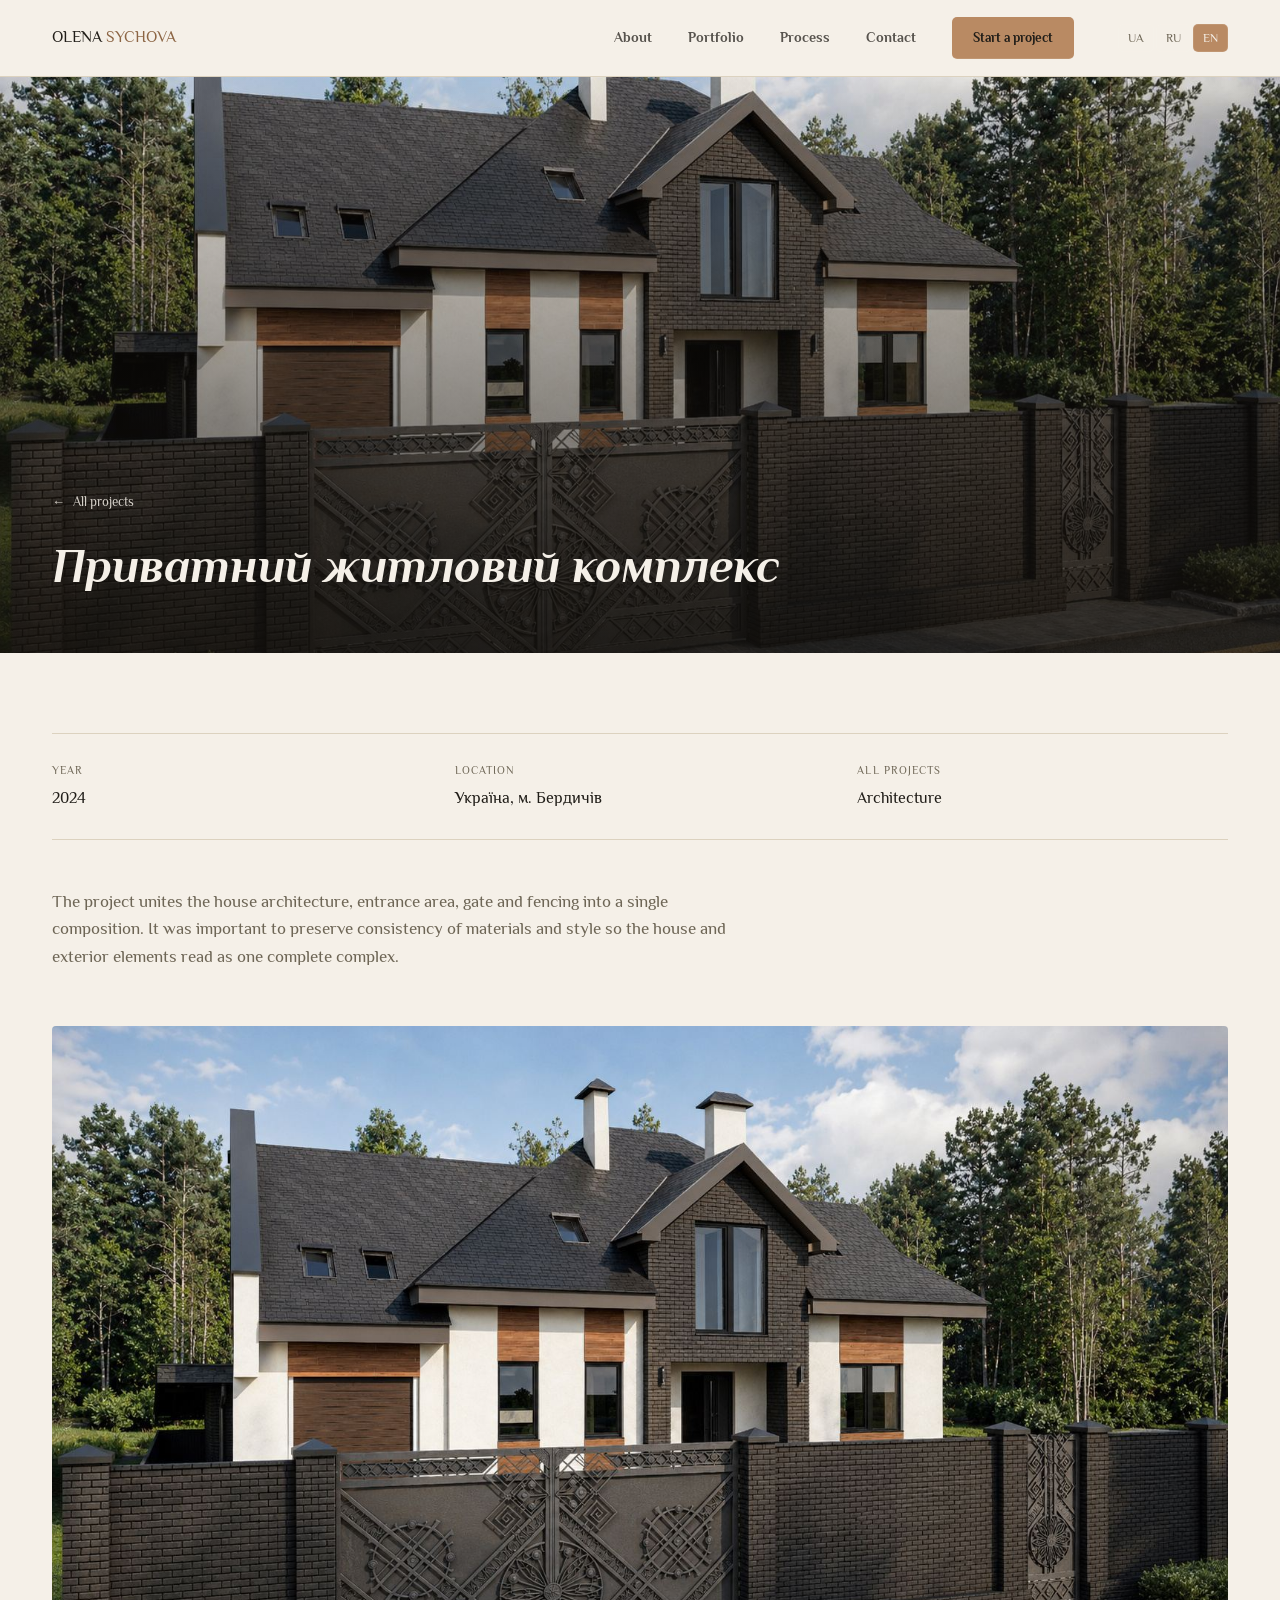
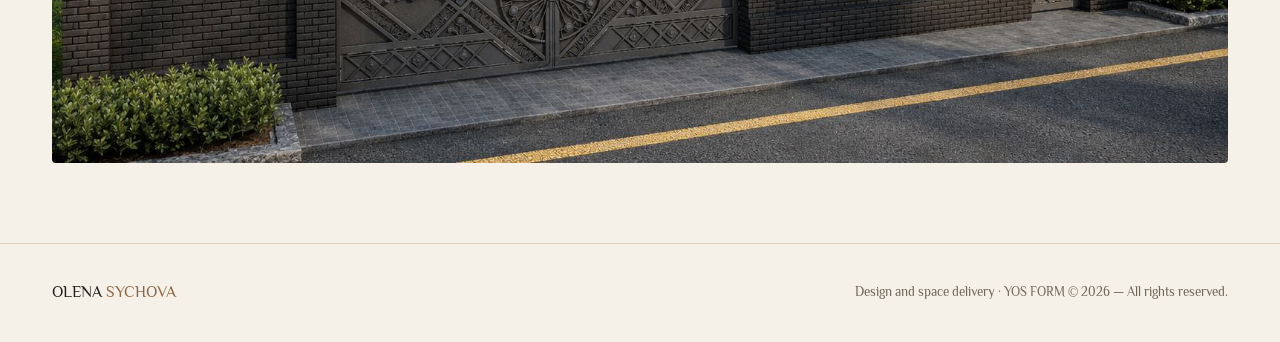
==== project.html @ f586c5ab "first commit" ====
<!DOCTYPE html>
<html lang="uk" data-i18n-title="meta.title">
<head>
<meta charset="UTF-8">
<meta name="viewport" content="width=device-width, initial-scale=1.0">
<title>Project — Olena Sychova</title>
<link rel="stylesheet" href="css/styles.css">
</head>
<body>

<header class="site-header">
  <div class="wrap">
    <a href="index.html" class="logo">OLENA <span>SYCHOVA</span></a>
    <nav class="main-nav">
      <a href="index.html#about" data-i18n="nav.about">Про мене</a>
      <a href="index.html#portfolio" data-i18n="nav.portfolio">Портфоліо</a>
      <a href="index.html#process" data-i18n="nav.process">Процес роботи</a>
      <a href="index.html#contact" data-i18n="nav.contact">Контакти</a>
      <a href="index.html#contact" class="nav-cta" data-i18n="nav.cta">Обговорити проєкт</a>
      <div class="lang-switch">
        <button data-lang="uk">UA</button>
        <button data-lang="ru">RU</button>
        <button data-lang="en">EN</button>
      </div>
    </nav>
    <button class="nav-toggle" aria-label="Menu">☰</button>
  </div>
</header>

<section class="project-hero">
  <img id="project-cover" src="" alt="">
  <div class="wrap">
    <a href="index.html#portfolio" class="back-link">← <span data-i18n="project.back">Усі проєкти</span></a>
    <h1 class="project-title" id="project-title"></h1>
  </div>
</section>

<section class="project-body">
  <div class="wrap">
    <dl class="project-meta-row">
      <div>
        <dt data-i18n="project.year">Рік</dt>
        <dd id="project-year"></dd>
      </div>
      <div>
        <dt data-i18n="project.location">Локація</dt>
        <dd id="project-location"></dd>
      </div>
      <div>
        <dt data-i18n="portfolio.filter_all">Категорія</dt>
        <dd id="project-category"></dd>
      </div>
    </dl>

    <p class="project-description" id="project-description"></p>

    <div class="project-gallery" id="project-gallery"></div>
  </div>
</section>

<footer>
  <div class="wrap">
    <span class="logo">OLENA <span>SYCHOVA</span></span>
    <p><span data-i18n="footer.made_with">Дизайн та реалізація простору</span> · YOS FORM © 2026 — <span data-i18n="footer.rights">Усі права захищені.</span></p>
  </div>
</footer>

<script src="js/i18n.js"></script>
<script src="js/project.js"></script>
</body>
</html>
---- css/styles.css ----
@import url('https://fonts.googleapis.com/css2?family=Philosopher:ital,wght@0,400;0,700;1,400;1,700&display=swap');

:root {
  --bg: #F5F0E8;
  --bg-deep: #23201B;
  --surface: #ECE4D6;
  --surface-line: #DCD2BF;
  --text: #211E19;
  --text-muted: #6E6656;
  --text-inverse: #F5F0E8;
  --accent: #3E4A3B;
  --accent-light: #7C8B77;
  --clay: #B98A63;
  --clay-deep: #8C6544;
  --radius: 5px;
  --radius-lg: 4px;
  --font-display: 'Philosopher', serif;
  --font-sans: 'Philosopher', sans-serif;
  --font-body: 'Philosopher', sans-serif;
  --maxw: 1240px;
}

* {
  box-sizing: border-box;
  margin: 0;
  padding: 0;
}

html {
  scroll-behavior: smooth;
}

body {
  background: var(--bg);
  color: var(--text);
  font-family: var(--font-body);
  font-size: 16px;
  line-height: 1.6;
  -webkit-font-smoothing: antialiased;
}

img {
  max-width: 100%;
  display: block;
}

a {
  color: inherit;
  text-decoration: none;
}

.wrap {
  max-width: var(--maxw);
  margin: 0 auto;
  padding: 0 32px;
}

.eyebrow {
  font-family: var(--font-sans);
  font-size: 12px;
  letter-spacing: 0.14em;
  text-transform: uppercase;
  color: var(--clay-deep);
  font-weight: 500;
  display: inline-flex;
  align-items: center;
  gap: 10px;
}

.eyebrow::before {
  content: "";
  width: 20px;
  height: 1px;
  background: var(--clay-deep);
  display: inline-block;
}

/* ===== Header ===== */

.site-header {
  position: sticky;
  top: 0;
  z-index: 40;
  background: rgba(245, 240, 232, 0.9);
  backdrop-filter: blur(8px);
  border-bottom: 1px solid var(--surface-line);
}

.site-header .wrap {
  display: flex;
  align-items: center;
  justify-content: space-between;
  height: 76px;
}

.logo img{
  height: 40px;
}

.logo span {
  color: var(--clay-deep);
}

nav.main-nav {
  display: flex;
  align-items: center;
  gap: 36px;
}

nav.main-nav a {
  font-family: var(--font-sans);
  font-size: 14px;
  font-weight: 700;
  color: var(--text);
  opacity: 0.75;
  transition: 200ms;
  border-bottom: 1px solid rgba(245, 240, 232, 0.108); 
}

nav.main-nav a:hover {
  opacity: 1;
  border-bottom: 1px solid #B98A63;
  transition: 200ms;
}

.nav-cta {
  padding: 10px 20px;
  background: var(--clay);
  color: var(--text-inverse);
  border-radius: var(--radius);
  font-size: 13px !important;
  opacity: 1 !important;
  border: 1px solid #B98A63;
}
.nav-cta:hover{
  border: 1px solid #B98A63;
  background-color: rgba(245, 240, 232, 0);
  transition: 200ms;
}

.lang-switch {
  display: flex;
  gap: 2px;
  margin-left: 8px;
}

.lang-switch button {
  font-family: var(--font-sans);
  font-size: 12px;
  font-weight: 500;
  padding: 6px 9px;
  background: none;
  border: 1px solid rgba(245, 240, 232, 0.108);
  color: var(--text-muted);
  cursor: pointer;
  text-transform: uppercase;
  transition: 200ms;
  border-radius: 5px;
}

.lang-switch button.active {
  background: var(--clay);
  color: var(--text-inverse);
}

.lang-switch button:hover{
  border: 1px solid #B98A63;
  transition: 200ms;
}

.nav-toggle {
  display: none;
  background: none;
  border: 0;
  cursor: pointer;
}

/* ===== Hero ===== */
.hero {
  position: relative;
  min-height: 92vh;
  display: flex;
  align-items: flex-end;
  overflow: hidden;
}

.hero-media {
  position: absolute;
  inset: 0;
}

.hero-media img {
  width: 100%;
  height: 100%;
  object-fit: cover;
}

.hero-media::after {
  content: "";
  position: absolute;
  inset: 0;
  background: linear-gradient(0deg, rgba(20, 17, 13, 0.82) 0%, rgba(20, 17, 13, 0.35) 45%, rgba(20, 17, 13, 0.15) 100%);
}

.hero-content {
  position: relative;
  z-index: 2;
  color: var(--text-inverse);
  padding: 0 32px 72px;
  max-width: var(--maxw);
  margin: 0 auto;
  width: 100%;
}

.hero-content .eyebrow {
  color: #D9C2A6;
}

.hero-content .eyebrow::before {
  background: #D9C2A6;
}

.hero-title {
  font-family: var(--font-display);
  font-weight: 500;
  font-style: italic;
  font-size: clamp(34px, 5.2vw, 68px);
  line-height: 1.08;
  max-width: 820px;
  margin: 20px 0 24px;
  filter: drop-shadow(8px 8px 12px rgb(0, 0, 0));
}

.hero-subtitle {
  font-size: 17px;
  color: #E7DFD2;
  max-width: 480px;
  margin-bottom: 36px;
  filter: drop-shadow(2px 2px 4px rgb(0, 0, 0));
}

.hero-actions {
  display: flex;
  gap: 16px;
  flex-wrap: wrap;
}

.btn {
  font-family: var(--font-sans);
  font-size: 13px;
  font-weight: 500;
  letter-spacing: 0.03em;
  padding: 15px 28px;
  border-radius: var(--radius);
  cursor: pointer;
  border: 1px solid transparent;
  display: inline-flex;
  align-items: center;
  gap: 8px;
  transition: transform .2s, background .2s, color .2s;
}

.btn:hover {
  transform: translateY(-1px);
}

.btn-primary {
  background: var(--clay);
  color: #241a10;
}

.btn-primary:hover {
  background: #C99B72;
}

.btn-outline {
  border-color: rgba(245, 240, 232, 0.5);
  color: var(--text-inverse);
}

.btn-outline:hover {
  background: rgba(245, 240, 232, 0.12);
}

.btn-dark {
  background: var(--accent);
  color: var(--text-inverse);
}

.btn-dark:hover {
  background: #4C5A48;
}

/* ===== Section generic ===== */
section {
  padding: 120px 0;
}

.section-head {
  max-width: 640px;
  margin-bottom: 64px;
}

.section-title {
  font-family: var(--font-display);
  font-weight: 500;
  font-size: clamp(28px, 3.4vw, 44px);
  margin-top: 14px;
  line-height: 1.15;
}

.section-subtitle {
  color: var(--text-muted);
  margin-top: 16px;
  font-size: 16px;
  max-width: 520px;
}

/* ===== About ===== */
.about {
  background: var(--surface);
}

.about-grid {
  display: grid;
  grid-template-columns: 0.85fr 1.15fr;
  gap: 64px;
  align-items: center;
}

.about-media {
  position: relative;
  align-self: stretch;
}

.about-media img {
  border-radius: var(--radius-lg);
  width: 100%;
  height: 100%;
  object-fit: cover;
}

.about-media::before {
  content: "";
  position: absolute;
  top: -18px;
  left: -18px;
  right: 18px;
  bottom: 18px;
  border: 1px solid var(--clay);
  z-index: -1;
}

.pillars {
  display: flex;
  gap: 0;
  margin-top: 36px;
  border-top: 1px solid var(--surface-line);
}

.pillars span {
  font-family: var(--font-sans);
  font-size: 12px;
  letter-spacing: 0.1em;
  text-transform: uppercase;
  color: var(--text-muted);
  padding: 16px 24px 0 0;
}

.about-text p {
  margin-bottom: 18px;
  color: var(--text-muted);
  font-size: 16px;
  max-width: 560px;
}

.about-name {
  font-family: var(--font-display);
  font-size: 30px;
  margin-bottom: 2px;
}

.about-role {
  font-family: var(--font-sans);
  font-size: 13px;
  letter-spacing: 0.08em;
  text-transform: uppercase;
  color: var(--clay-deep);
  margin-bottom: 24px;
  display: block;
}

.stat-row {
  display: flex;
  gap: 48px;
  margin-top: 36px;
  flex-wrap: wrap;
}

.stat b {
  font-family: var(--font-display);
  font-size: 38px;
  font-weight: 500;
  display: block;
  color: var(--accent);
}

.stat span {
  font-size: 13px;
  color: var(--text-muted);
}

/* ===== Portfolio ===== */
.portfolio-header {
  display: flex;
  justify-content: space-between;
  align-items: flex-end;
  gap: 32px;
  flex-wrap: wrap;
  margin-bottom: 48px;
}

.filters {
  display: flex;
  gap: 10px;
  flex-wrap: wrap;
}

.filter-btn {
  font-family: var(--font-sans);
  font-size: 13px;
  font-weight: 500;
  padding: 10px 18px;
  border: 1px solid var(--surface-line);
  border-radius: var(--radius);
  background: transparent;
  color: var(--text-muted);
  cursor: pointer;
  transition: all .2s;
}

.filter-btn.active,
.filter-btn:hover {
  background: var(--accent);
  color: var(--text-inverse);
  border-color: var(--accent);
}

.project-grid {
  display: grid;
  grid-template-columns: repeat(3, 1fr);
  gap: 28px;
}

.project-card {
  display: block;
  position: relative;
  background: var(--surface);
  overflow: hidden;
  border-radius: var(--radius-lg);
}

.project-card .thumb {
  aspect-ratio: 4/3;
  overflow: hidden;
}

.project-card img {
  width: 100%;
  height: 100%;
  object-fit: cover;
  transition: transform .5s ease;
}

.project-card:hover img {
  transform: scale(1.06);
}

.project-card .card-body {
  padding: 20px 22px 26px;
}

.card-cat {
  font-family: var(--font-sans);
  font-size: 11px;
  letter-spacing: 0.1em;
  text-transform: uppercase;
  color: var(--clay-deep);
  margin-bottom: 8px;
  display: block;
}

.card-title {
  font-family: var(--font-display);
  font-size: 19px;
  line-height: 1.3;
  margin-bottom: 6px;
}

.card-meta {
  font-size: 13px;
  color: var(--text-muted);
}

.project-card[hidden] {
  display: none;
}

/* ===== Process ===== */
.process {
  background: var(--bg-deep);
  color: var(--text-inverse);
}

.process .eyebrow {
  color: #B8987C;
}

.process .eyebrow::before {
  background: #B8987C;
}

.process-list {
  border-top: 1px solid rgba(245, 240, 232, 0.15);
}

.process-item {
  display: grid;
  grid-template-columns: 70px 1fr;
  gap: 32px;
  padding: 32px 0;
  border-bottom: 1px solid rgba(245, 240, 232, 0.15);
}

.process-num {
  font-family: var(--font-display);
  font-style: italic;
  font-size: 26px;
  color: #B8987C;
}

.process-item h3 {
  font-family: var(--font-sans);
  font-size: 17px;
  font-weight: 500;
  margin-bottom: 8px;
}

.process-item p {
  color: #C9C1B2;
  font-size: 15px;
  max-width: 560px;
}

/* ===== Contact ===== */
.contact-grid {
  display: grid;
  grid-template-columns: 1fr 1fr;
  gap: 64px;
}

.contact-info dl {
  display: grid;
  grid-template-columns: auto 1fr;
  gap: 14px 20px;
  margin-top: 32px;
}

.contact-info dt {
  font-family: var(--font-sans);
  font-size: 12px;
  text-transform: uppercase;
  letter-spacing: 0.08em;
  color: var(--text-muted);
  align-self: center;
}

.contact-info dd {
  font-size: 16px;
}

.contact-form {
  display: flex;
  flex-direction: column;
  gap: 14px;
}

.contact-form input,
.contact-form textarea {
  font-family: var(--font-body);
  font-size: 15px;
  border: 1px solid var(--surface-line);
  background: var(--surface);
  padding: 14px 16px;
  border-radius: var(--radius);
  color: var(--text);
  width: 100%;
}

.contact-form textarea {
  min-height: 110px;
  resize: vertical;
}

.contact-form button {
  align-self: flex-start;
  border: none;
}

/* ===== Footer ===== */
footer {
  padding: 36px 0;
  border-top: 1px solid var(--surface-line);
}

footer .wrap {
  display: flex;
  justify-content: space-between;
  align-items: center;
  flex-wrap: wrap;
  gap: 12px;
}

footer p {
  font-size: 13px;
  color: var(--text-muted);
}

/* ===== Project detail page ===== */
.project-hero {
  position: relative;
  height: 64vh;
  min-height: 420px;
  overflow: hidden;
}

.project-hero img {
  position: absolute;
  inset: 0;
  width: 100%;
  height: 100%;
  object-fit: cover;
}

.project-hero .wrap {
  position: absolute;
  bottom: 0;
  left: 0;
  right: 0;
  padding-bottom: 48px;
  color: var(--text-inverse);
}

.project-hero::after {
  content: "";
  position: absolute;
  inset: 0;
  background: linear-gradient(0deg, rgba(20, 17, 13, 0.78), rgba(20, 17, 13, 0.05));
}

.back-link {
  position: relative;
  z-index: 2;
  font-family: var(--font-sans);
  font-size: 13px;
  display: inline-flex;
  align-items: center;
  gap: 8px;
  color: var(--text-inverse);
  opacity: .85;
}

.project-title {
  position: relative;
  z-index: 2;
  font-family: var(--font-display);
  font-style: italic;
  font-size: clamp(28px, 4vw, 48px);
  margin-top: 14px;
}

.project-body {
  padding: 80px 0;
}

.project-meta-row {
  display: grid;
  grid-template-columns: repeat(3, 1fr);
  gap: 32px;
  border-top: 1px solid var(--surface-line);
  border-bottom: 1px solid var(--surface-line);
  padding: 28px 0;
  margin-bottom: 48px;
}

.project-meta-row dt {
  font-family: var(--font-sans);
  font-size: 11px;
  text-transform: uppercase;
  letter-spacing: 0.1em;
  color: var(--text-muted);
  margin-bottom: 6px;
}

.project-meta-row dd {
  font-size: 16px;
}

.project-description {
  max-width: 680px;
  font-size: 17px;
  color: var(--text-muted);
  margin-bottom: 56px;
}

.project-gallery {
  display: grid;
  grid-template-columns: 1fr;
  gap: 20px;
}

.project-gallery img {
  border-radius: var(--radius-lg);
  width: 100%;
}

/* ===== Responsive ===== */
@media(max-width:960px) {

  .about-grid,
  .contact-grid {
    grid-template-columns: 1fr;
  }

  .project-grid {
    grid-template-columns: repeat(2, 1fr);
  }

  nav.main-nav {
    position: fixed;
    top: 76px;
    left: 0;
    right: 0;
    background: var(--bg);
    flex-direction: column;
    align-items: flex-start;
    padding: 24px 32px;
    border-bottom: 1px solid var(--surface-line);
    display: none;
    gap: 20px;
  }

  nav.main-nav.open {
    display: flex;
  }

  .nav-toggle {
    display: block;
  }
}

@media(max-width:640px) {
  section {
    padding: 80px 0;
  }

  .project-grid {
    grid-template-columns: 1fr;
  }

  .project-meta-row {
    grid-template-columns: 1fr;
    gap: 16px;
  }

  .wrap {
    padding: 0 20px;
  }
}
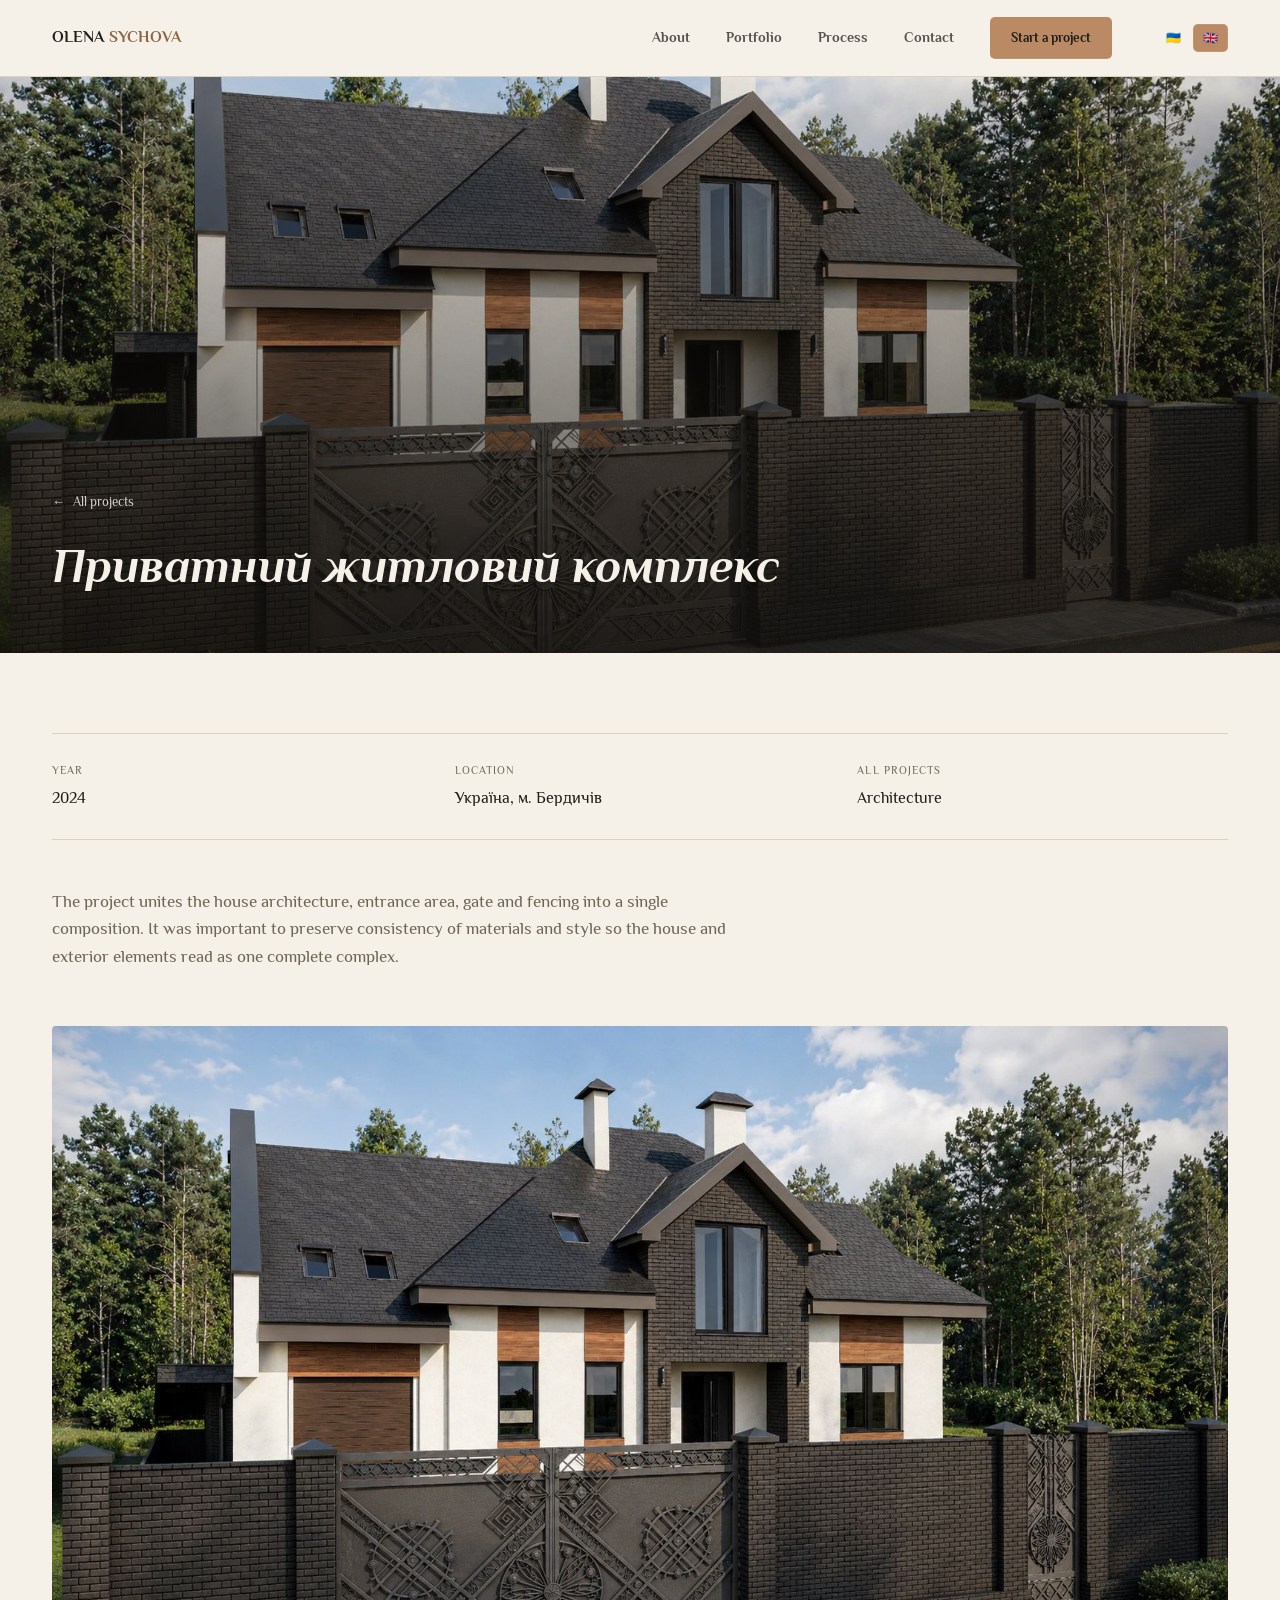
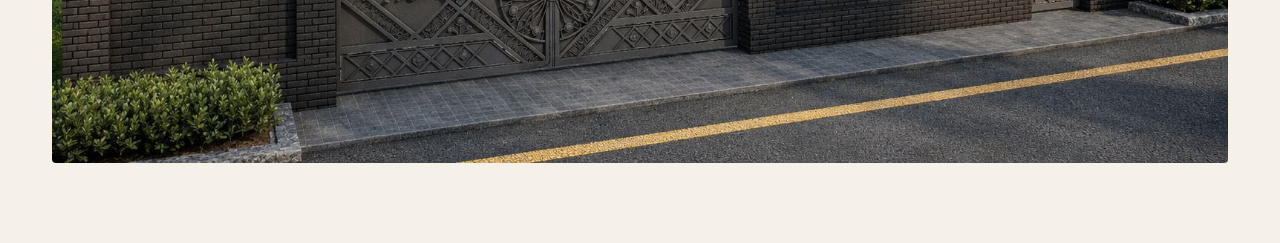
==== commit afbd990f: "push" ====
--- a/project.html
+++ b/project.html
@@ -18,9 +18,8 @@
       <a href="index.html#contact" data-i18n="nav.contact">Контакти</a>
       <a href="index.html#contact" class="nav-cta" data-i18n="nav.cta">Обговорити проєкт</a>
       <div class="lang-switch">
-        <button data-lang="uk">UA</button>
-        <button data-lang="ru">RU</button>
-        <button data-lang="en">EN</button>
+        <button data-lang="uk">🇺🇦</button>
+        <button data-lang="en">🇬🇧</button>
       </div>
     </nav>
     <button class="nav-toggle" aria-label="Menu">☰</button>
@@ -58,13 +57,6 @@
   </div>
 </section>
 
-<footer>
-  <div class="wrap">
-    <span class="logo">OLENA <span>SYCHOVA</span></span>
-    <p><span data-i18n="footer.made_with">Дизайн та реалізація простору</span> · YOS FORM © 2026 — <span data-i18n="footer.rights">Усі права захищені.</span></p>
-  </div>
-</footer>
-
 <script src="js/i18n.js"></script>
 <script src="js/project.js"></script>
 </body>
--- a/css/styles.css
+++ b/css/styles.css
@@ -1,5 +1,4 @@
-@import url('https://fonts.googleapis.com/css2?family=Philosopher:ital,wght@0,400;0,700;1,400;1,700&display=swap');
-
+@import url('https://fonts.googleapis.com/css2?family=Philosopher:ital,wght@0,400;0,700;1,400;1,700&family=Stack+Sans+Headline:wght@200..700&display=swap');
 :root {
   --bg: #F5F0E8;
   --bg-deep: #23201B;
@@ -67,14 +66,6 @@
   gap: 10px;
 }
 
-.eyebrow::before {
-  content: "";
-  width: 20px;
-  height: 1px;
-  background: var(--clay-deep);
-  display: inline-block;
-}
-
 /* ===== Header ===== */
 
 .site-header {
@@ -91,6 +82,13 @@
   align-items: center;
   justify-content: space-between;
   height: 76px;
+}
+.logo{
+  display: flex;
+  align-items: center;
+  justify-content: space-between;
+  gap: 5px;
+  font-weight: 700;
 }
 
 .logo img{
@@ -257,25 +255,33 @@
   display: inline-flex;
   align-items: center;
   gap: 8px;
-  transition: transform .2s, background .2s, color .2s;
+  transition: 200ms;
 }
 
 .btn:hover {
-  transform: translateY(-1px);
+  background-color: red;
+  transition: 200ms;
 }
 
 .btn-primary {
   background: var(--clay);
   color: #241a10;
+  font-weight: 700;
+  border-color: rgba(245, 240, 232, 0);
 }
 
 .btn-primary:hover {
-  background: #C99B72;
+  background: rgba(245, 240, 232, 0.12);
+  transition: 200ms;
+  color: var(--text-inverse);
+  border-color: rgba(245, 240, 232, 0.5);
+  transform: scale(1.05);
 }
 
 .btn-outline {
   border-color: rgba(245, 240, 232, 0.5);
   color: var(--text-inverse);
+  font-weight: 700;
 }
 
 .btn-outline:hover {
@@ -441,9 +447,9 @@
 
 .filter-btn.active,
 .filter-btn:hover {
-  background: var(--accent);
-  color: var(--text-inverse);
-  border-color: var(--accent);
+  background: var(--clay);
+  color: var(--text-inverse);
+  border-color: var(--clay-deep);
 }
 
 .project-grid {
@@ -458,6 +464,8 @@
   background: var(--surface);
   overflow: hidden;
   border-radius: var(--radius-lg);
+  transition: 200ms;
+  border: 1px solid var(--surface);
 }
 
 .project-card .thumb {
@@ -472,8 +480,10 @@
   transition: transform .5s ease;
 }
 
-.project-card:hover img {
-  transform: scale(1.06);
+.project-card:hover {
+  transform: scale(1.02);
+  transition: 200ms;
+  border: 1px solid var(--clay-deep);
 }
 
 .project-card .card-body {
@@ -507,56 +517,48 @@
 }
 
 /* ===== Process ===== */
-.process {
-  background: var(--bg-deep);
-  color: var(--text-inverse);
-}
-
-.process .eyebrow {
-  color: #B8987C;
-}
-
-.process .eyebrow::before {
-  background: #B8987C;
-}
-
-.process-list {
-  border-top: 1px solid rgba(245, 240, 232, 0.15);
-}
-
-.process-item {
-  display: grid;
-  grid-template-columns: 70px 1fr;
-  gap: 32px;
-  padding: 32px 0;
-  border-bottom: 1px solid rgba(245, 240, 232, 0.15);
-}
-
-.process-num {
-  font-family: var(--font-display);
-  font-style: italic;
-  font-size: 26px;
-  color: #B8987C;
-}
-
-.process-item h3 {
-  font-family: var(--font-sans);
-  font-size: 17px;
-  font-weight: 500;
-  margin-bottom: 8px;
-}
-
-.process-item p {
-  color: #C9C1B2;
-  font-size: 15px;
-  max-width: 560px;
-}
-
+
+.process{
+  width: 100%;
+  min-height: auto;
+  background-color: var(--surface);
+}
+.process-list{
+  width: 100%;
+  display: flex;
+  justify-content: space-between;
+  align-items: stretch;
+  gap: 20px;
+}
+.process-item{
+  flex: 1;
+  background-color: var(--bg);
+  border-radius: var(--radius);
+  padding: 24px 20px;
+  border: 1px solid var(--bg);
+  transition: transform 200ms ease, border-color 200ms ease, box-shadow 200ms ease;
+  display: flex;
+  flex-direction: column;
+}
+.process-item:hover{
+  border: 1px solid var(--clay-deep);
+  transform: scale(1.05);
+  transition: 200ms;
+}
+.process-content{
+  width: 100%;
+  height: 60%;
+  display: flex;
+  flex-direction: column;
+  justify-content: space-around;
+}
 /* ===== Contact ===== */
-.contact-grid {
-  display: grid;
-  grid-template-columns: 1fr 1fr;
-  gap: 64px;
+
+
+.contact-info{
+  display: flex;
+  flex-direction: column;
+  align-items: center;
 }
 
 .contact-info dl {
@@ -577,53 +579,6 @@
 
 .contact-info dd {
   font-size: 16px;
-}
-
-.contact-form {
-  display: flex;
-  flex-direction: column;
-  gap: 14px;
-}
-
-.contact-form input,
-.contact-form textarea {
-  font-family: var(--font-body);
-  font-size: 15px;
-  border: 1px solid var(--surface-line);
-  background: var(--surface);
-  padding: 14px 16px;
-  border-radius: var(--radius);
-  color: var(--text);
-  width: 100%;
-}
-
-.contact-form textarea {
-  min-height: 110px;
-  resize: vertical;
-}
-
-.contact-form button {
-  align-self: flex-start;
-  border: none;
-}
-
-/* ===== Footer ===== */
-footer {
-  padding: 36px 0;
-  border-top: 1px solid var(--surface-line);
-}
-
-footer .wrap {
-  display: flex;
-  justify-content: space-between;
-  align-items: center;
-  flex-wrap: wrap;
-  gap: 12px;
-}
-
-footer p {
-  font-size: 13px;
-  color: var(--text-muted);
 }
 
 /* ===== Project detail page ===== */
@@ -757,6 +712,19 @@
   .nav-toggle {
     display: block;
   }
+  .process-list {
+    flex-direction: column;
+    gap: 16px;
+  }
+
+  .process-item {
+    width: 100%;
+    padding: 20px 24px;
+  }
+
+  .process-item:hover {
+    transform: none;
+  }
 }
 
 @media(max-width:640px) {
@@ -776,4 +744,22 @@
   .wrap {
     padding: 0 20px;
   }
+  @media (max-width: 768px) {
+  .process-item {
+    grid-template-columns: 1fr;
+    gap: 16px;
+    padding: 28px 12px;
+  }
+
+  .process-num-wrap {
+    flex-direction: row;
+    align-items: baseline;
+    gap: 12px;
+  }
+
+  .process-item:hover {
+    transform: none;
+  }
+}
+
 }
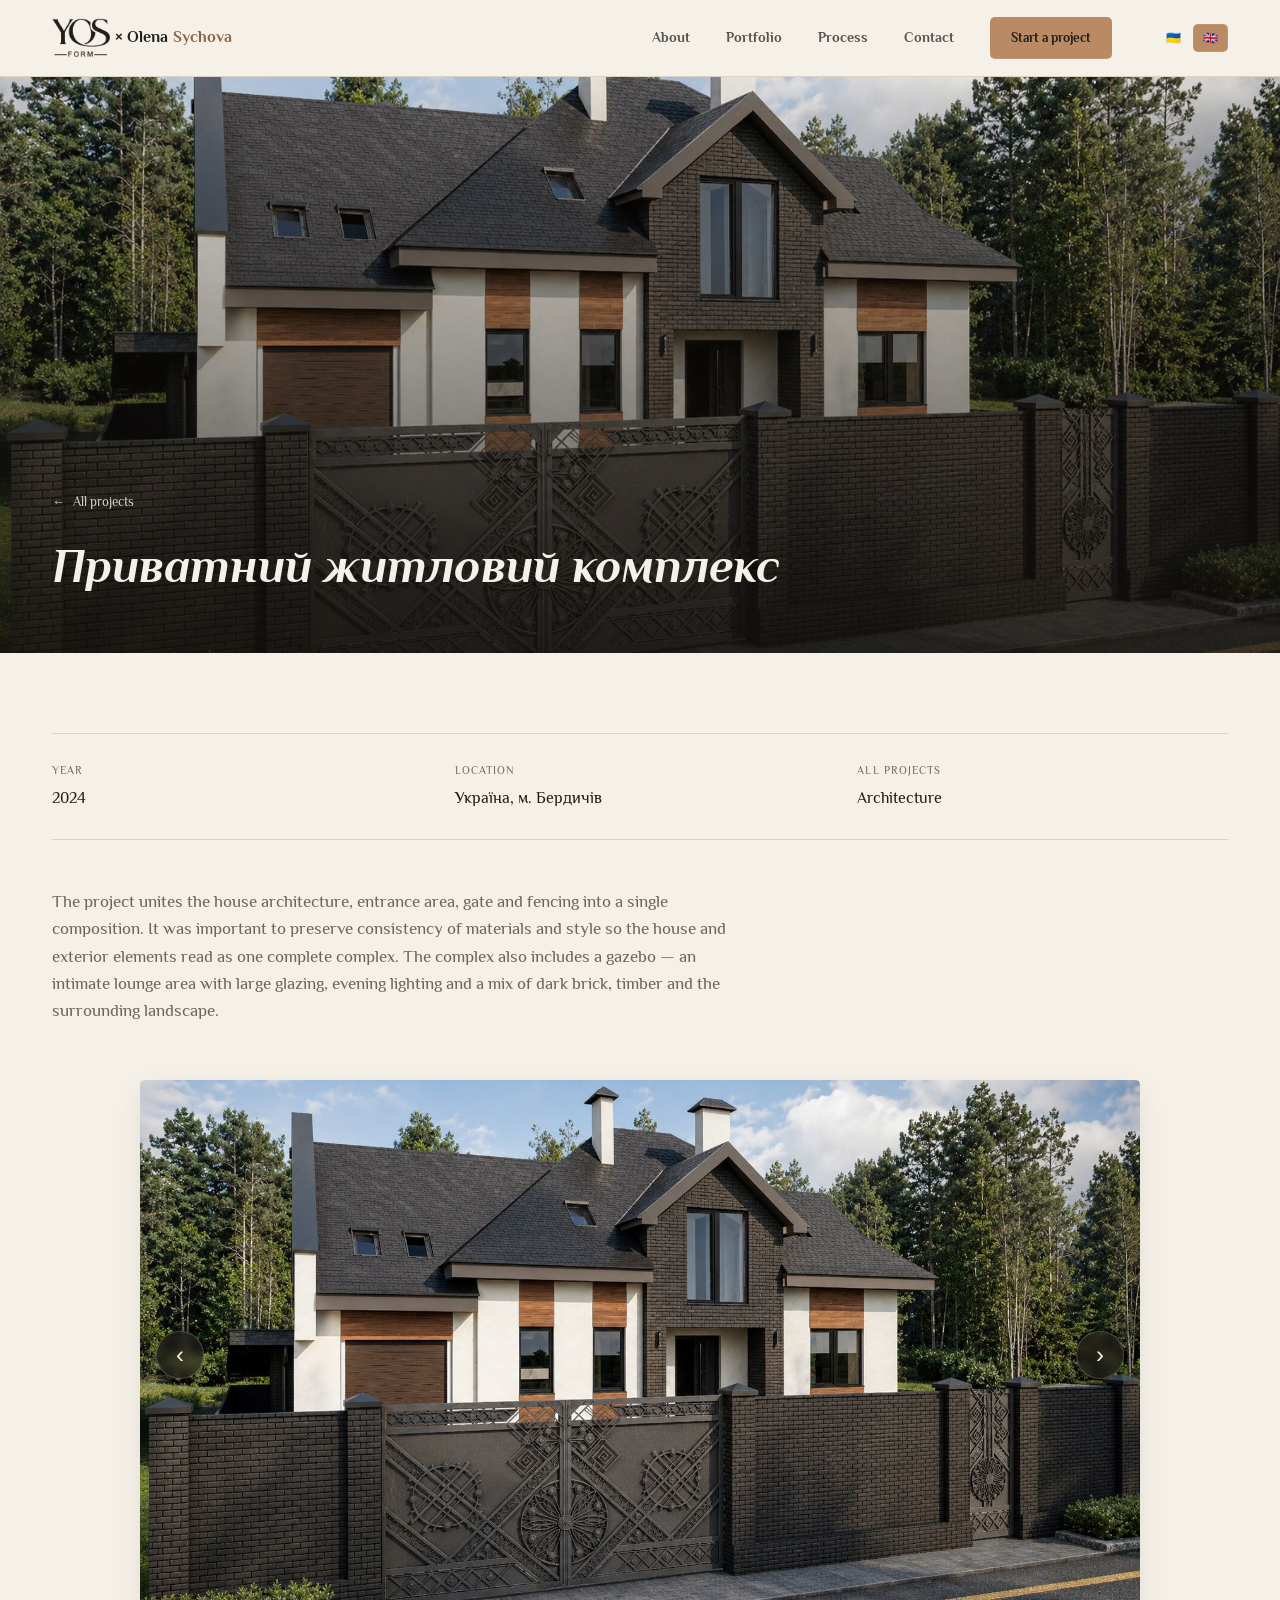
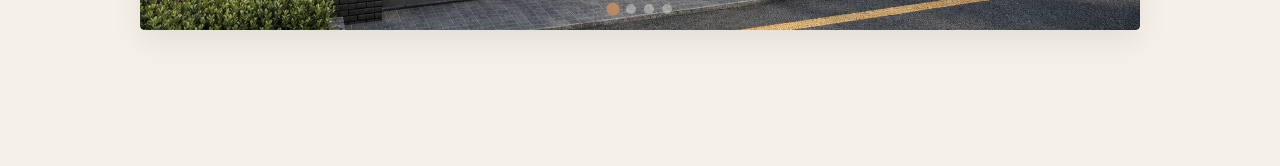
==== commit 9663b0ee: "carousel" ====
--- a/project.html
+++ b/project.html
@@ -1,63 +1,77 @@
 <!DOCTYPE html>
 <html lang="uk" data-i18n-title="meta.title">
+
 <head>
-<meta charset="UTF-8">
-<meta name="viewport" content="width=device-width, initial-scale=1.0">
-<title>Project — Olena Sychova</title>
-<link rel="stylesheet" href="css/styles.css">
+  <meta charset="UTF-8">
+  <meta name="viewport" content="width=device-width, initial-scale=1.0">
+  <title>Project — Olena Sychova</title>
+  <link rel="stylesheet" href="css/styles.css">
 </head>
+
 <body>
 
-<header class="site-header">
-  <div class="wrap">
-    <a href="index.html" class="logo">OLENA <span>SYCHOVA</span></a>
-    <nav class="main-nav">
-      <a href="index.html#about" data-i18n="nav.about">Про мене</a>
-      <a href="index.html#portfolio" data-i18n="nav.portfolio">Портфоліо</a>
-      <a href="index.html#process" data-i18n="nav.process">Процес роботи</a>
-      <a href="index.html#contact" data-i18n="nav.contact">Контакти</a>
-      <a href="index.html#contact" class="nav-cta" data-i18n="nav.cta">Обговорити проєкт</a>
-      <div class="lang-switch">
-        <button data-lang="uk">🇺🇦</button>
-        <button data-lang="en">🇬🇧</button>
+  <header class="site-header">
+    <div class="wrap">
+      <a href="index.html" class="logo"><img src="assets/img/Logo.png" alt="YOS"> × Olena <span>Sychova</span></a>
+      <nav class="main-nav">
+        <a href="index.html#about" data-i18n="nav.about">Про мене</a>
+        <a href="index.html#portfolio" data-i18n="nav.portfolio">Портфоліо</a>
+        <a href="index.html#process" data-i18n="nav.process">Процес роботи</a>
+        <a href="index.html#contact" data-i18n="nav.contact">Контакти</a>
+        <a href="index.html#contact" class="nav-cta" data-i18n="nav.cta">Обговорити проєкт</a>
+        <div class="lang-switch">
+          <button data-lang="uk">🇺🇦</button>
+          <button data-lang="en">🇬🇧</button>
+        </div>
+      </nav>
+      <button class="nav-toggle" aria-label="Menu">☰</button>
+    </div>
+  </header>
+
+  <section class="project-hero">
+    <img id="project-cover" src="" alt="">
+    <div class="wrap">
+      <a href="index.html#portfolio" class="back-link">← <span data-i18n="project.back">Усі проєкти</span></a>
+      <h1 class="project-title" id="project-title"></h1>
+    </div>
+  </section>
+
+  <section class="project-body">
+    <div class="wrap">
+      <dl class="project-meta-row">
+        <div>
+          <dt data-i18n="project.year">Рік</dt>
+          <dd id="project-year"></dd>
+        </div>
+        <div>
+          <dt data-i18n="project.location">Локація</dt>
+          <dd id="project-location"></dd>
+        </div>
+        <div>
+          <dt data-i18n="portfolio.filter_all">Категорія</dt>
+          <dd id="project-category"></dd>
+        </div>
+      </dl>
+
+      <p class="project-description" id="project-description"></p>
+
+      <div class="carousel" id="project-carousel">
+        <div class="carousel-track-container">
+          <div class="carousel-track" id="project-gallery">
+          </div>
+        </div>
+        <button class="carousel-btn btn-prev" aria-label="Предыдущий слайд">‹</button>
+        <button class="carousel-btn btn-next" aria-label="Следующий слайд">›</button>
+        <div class="carousel-dots" id="carousel-dots"></div>
       </div>
-    </nav>
-    <button class="nav-toggle" aria-label="Menu">☰</button>
+    </div>
+  </section>
+  <div class="lightbox" id="lightbox">
+    <span class="lightbox-close" id="lightbox-close">&times;</span>
+    <img class="lightbox-content" id="lightbox-img" alt="Увеличенное фото">
   </div>
-</header>
+  <script src="js/i18n.js"></script>
+  <script src="js/project.js"></script>
+</body>
 
-<section class="project-hero">
-  <img id="project-cover" src="" alt="">
-  <div class="wrap">
-    <a href="index.html#portfolio" class="back-link">← <span data-i18n="project.back">Усі проєкти</span></a>
-    <h1 class="project-title" id="project-title"></h1>
-  </div>
-</section>
-
-<section class="project-body">
-  <div class="wrap">
-    <dl class="project-meta-row">
-      <div>
-        <dt data-i18n="project.year">Рік</dt>
-        <dd id="project-year"></dd>
-      </div>
-      <div>
-        <dt data-i18n="project.location">Локація</dt>
-        <dd id="project-location"></dd>
-      </div>
-      <div>
-        <dt data-i18n="portfolio.filter_all">Категорія</dt>
-        <dd id="project-category"></dd>
-      </div>
-    </dl>
-
-    <p class="project-description" id="project-description"></p>
-
-    <div class="project-gallery" id="project-gallery"></div>
-  </div>
-</section>
-
-<script src="js/i18n.js"></script>
-<script src="js/project.js"></script>
-</body>
-</html>
+</html>
--- a/css/styles.css
+++ b/css/styles.css
@@ -337,12 +337,14 @@
 .about-media {
   position: relative;
   align-self: stretch;
+  display: flex;
+  align-items: center;
+  justify-content: center;
 }
 
 .about-media img {
   border-radius: var(--radius-lg);
-  width: 100%;
-  height: 100%;
+  height: 50%;
   object-fit: cover;
 }
 
@@ -679,7 +681,172 @@
   width: 100%;
 }
 
-/* ===== Responsive ===== */
+/* ===== Carousel ===== */
+
+.carousel {
+  position: relative;
+  width: 100%;
+  max-width: 1000px;
+  margin: 0 auto 56px;
+  overflow: hidden;
+  border-radius: var(--radius-lg);
+  box-shadow: 0 10px 30px rgba(0, 0, 0, 0.08);
+}
+
+.carousel-track-container {
+  overflow: hidden;
+  width: 100%;
+  border-radius: var(--radius-lg);
+}
+
+.carousel-track {
+  display: flex;
+  transition: transform 0.4s cubic-bezier(0.25, 1, 0.5, 1);
+  will-change: transform;
+}
+
+.carousel-track img {
+  min-width: 100%;
+  height: 550px;
+  object-fit: cover;
+  flex-shrink: 0;
+  border-radius: var(--radius-lg);
+}
+
+.carousel-btn {
+  position: absolute;
+  top: 50%;
+  transform: translateY(-50%);
+  background: rgba(35, 32, 27, 0.6);
+  color: var(--text-inverse);
+  border: 1px solid rgba(245, 240, 232, 0.2);
+  width: 48px;
+  height: 48px;
+  border-radius: 50%;
+  font-size: 24px;
+  cursor: pointer;
+  z-index: 10;
+  display: flex;
+  align-items: center;
+  justify-content: center;
+  transition: background 0.2s, transform 0.2s;
+  backdrop-filter: blur(4px);
+}
+
+.carousel-btn:hover {
+  background: var(--clay);
+  border-color: var(--clay);
+  transform: translateY(-50%) scale(1.08);
+}
+
+.carousel-btn.btn-prev {
+  left: 16px;
+}
+
+.carousel-btn.btn-next {
+  right: 16px;
+}
+
+.carousel-dots {
+  position: absolute;
+  bottom: 16px;
+  left: 50%;
+  transform: translateX(-50%);
+  display: flex;
+  gap: 8px;
+  z-index: 10;
+}
+
+.carousel-dot {
+  width: 10px;
+  height: 10px;
+  border-radius: 50%;
+  background: rgba(245, 240, 232, 0.4);
+  border: none;
+  cursor: pointer;
+  padding: 0;
+  transition: background 0.2s, transform 0.2s;
+}
+
+.carousel-dot.active {
+  background: var(--clay);
+  transform: scale(1.3);
+}
+
+.lightbox {
+  display: none;
+  position: fixed;
+  z-index: 1000;
+  inset: 0;
+  background-color: rgba(20, 17, 13, 0.9);
+  backdrop-filter: blur(8px);
+  justify-content: center;
+  align-items: center;
+  padding: 20px;
+}
+
+.lightbox.active {
+  display: flex;
+}
+
+.lightbox-content {
+  max-width: 90vw;
+  max-height: 90vh;
+  object-fit: contain;
+  border-radius: var(--radius-lg);
+  box-shadow: 0 10px 40px rgba(0, 0, 0, 0.5);
+  animation: zoomIn 0.25s ease;
+}
+
+.lightbox-close {
+  position: absolute;
+  top: 24px;
+  right: 32px;
+  color: var(--text-inverse);
+  font-size: 40px;
+  font-weight: 300;
+  cursor: pointer;
+  line-height: 1;
+  transition: color 0.2s;
+}
+
+.lightbox-close:hover {
+  color: var(--clay);
+}
+
+.carousel-track img {
+  cursor: pointer;
+}
+
+@keyframes zoomIn {
+  from {
+    transform: scale(0.9);
+    opacity: 0;
+  }
+  to {
+    transform: scale(1);
+    opacity: 1;
+  }
+}
+
+@media (max-width: 768px) {
+  .carousel-track img {
+    height: 380px;
+  }
+  
+  .carousel-btn {
+    width: 38px;
+    height: 38px;
+    font-size: 18px;
+  }
+}
+
+@media (max-width: 480px) {
+  .carousel-track img {
+    height: 260px;
+  }
+}
+
 @media(max-width:960px) {
 
   .about-grid,
@@ -725,6 +892,9 @@
   .process-item:hover {
     transform: none;
   }
+  .stat-row{
+    gap: 10px;
+  }
 }
 
 @media(max-width:640px) {
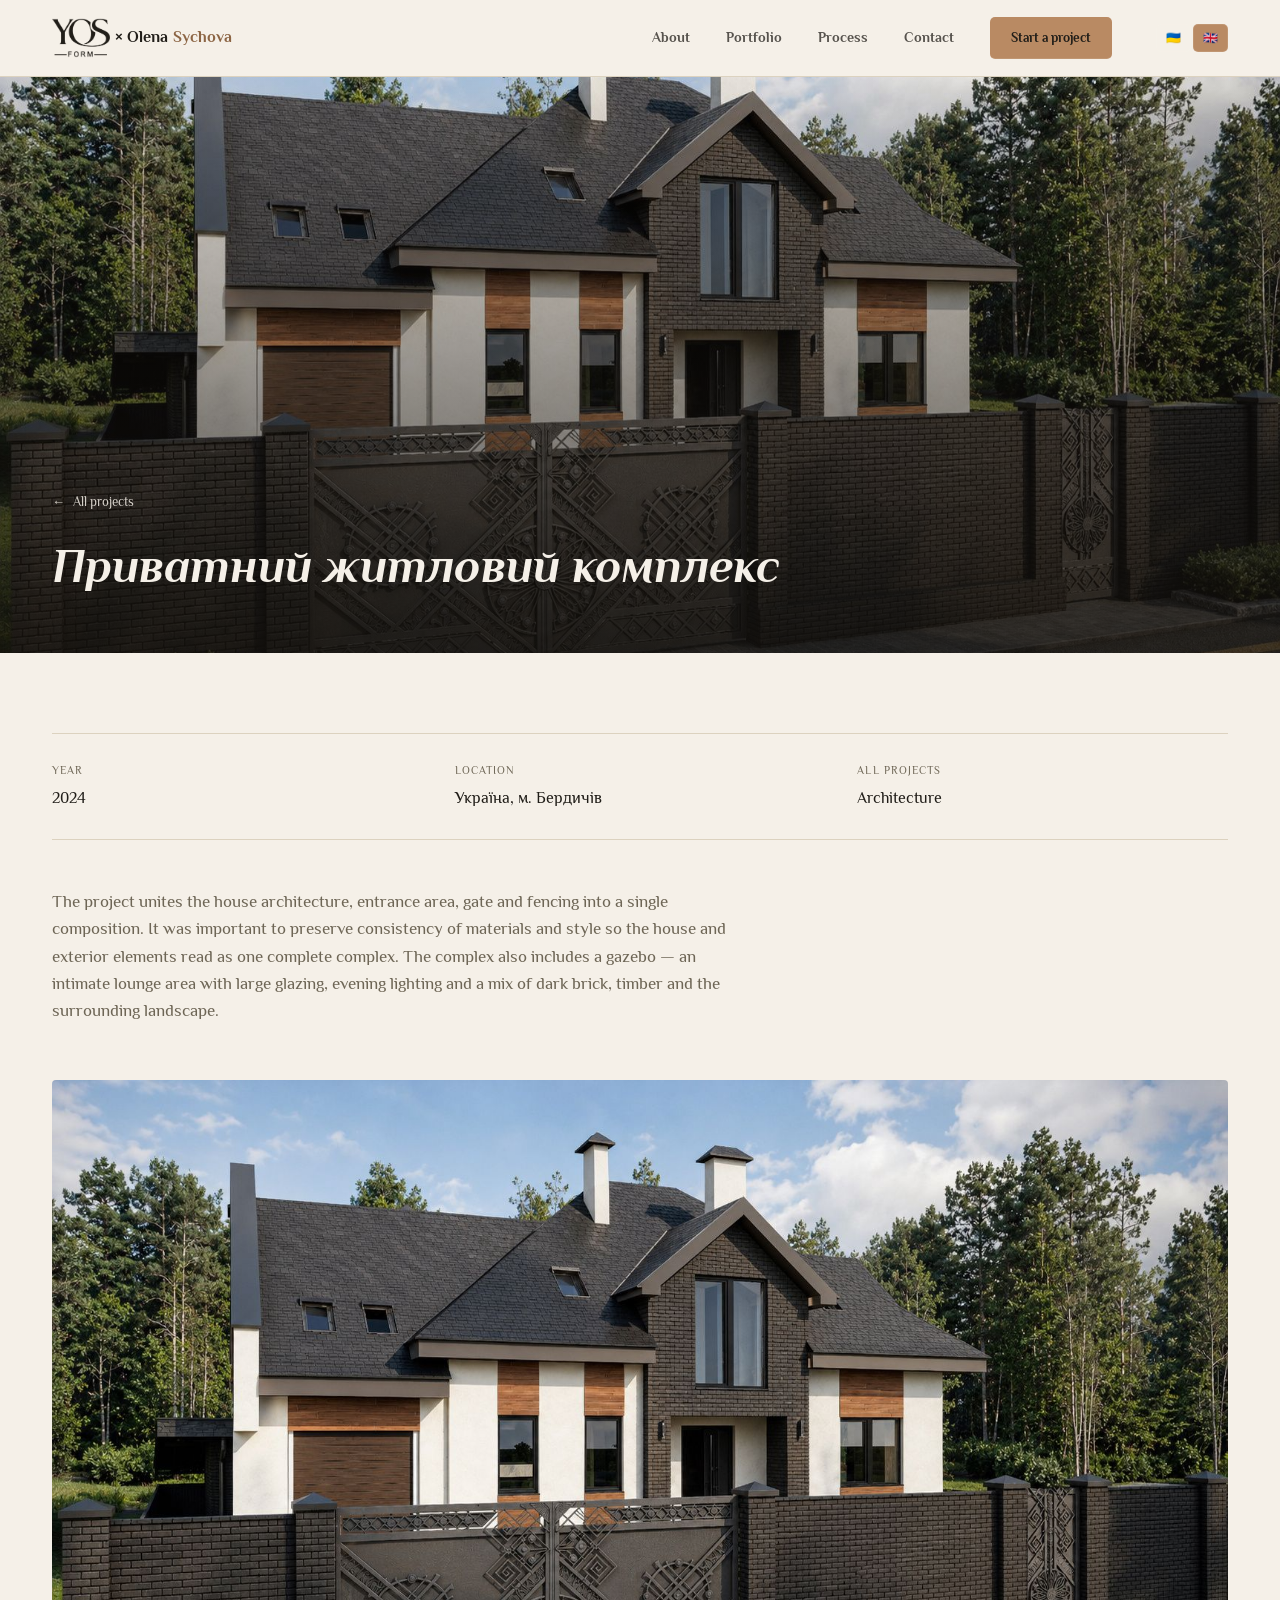
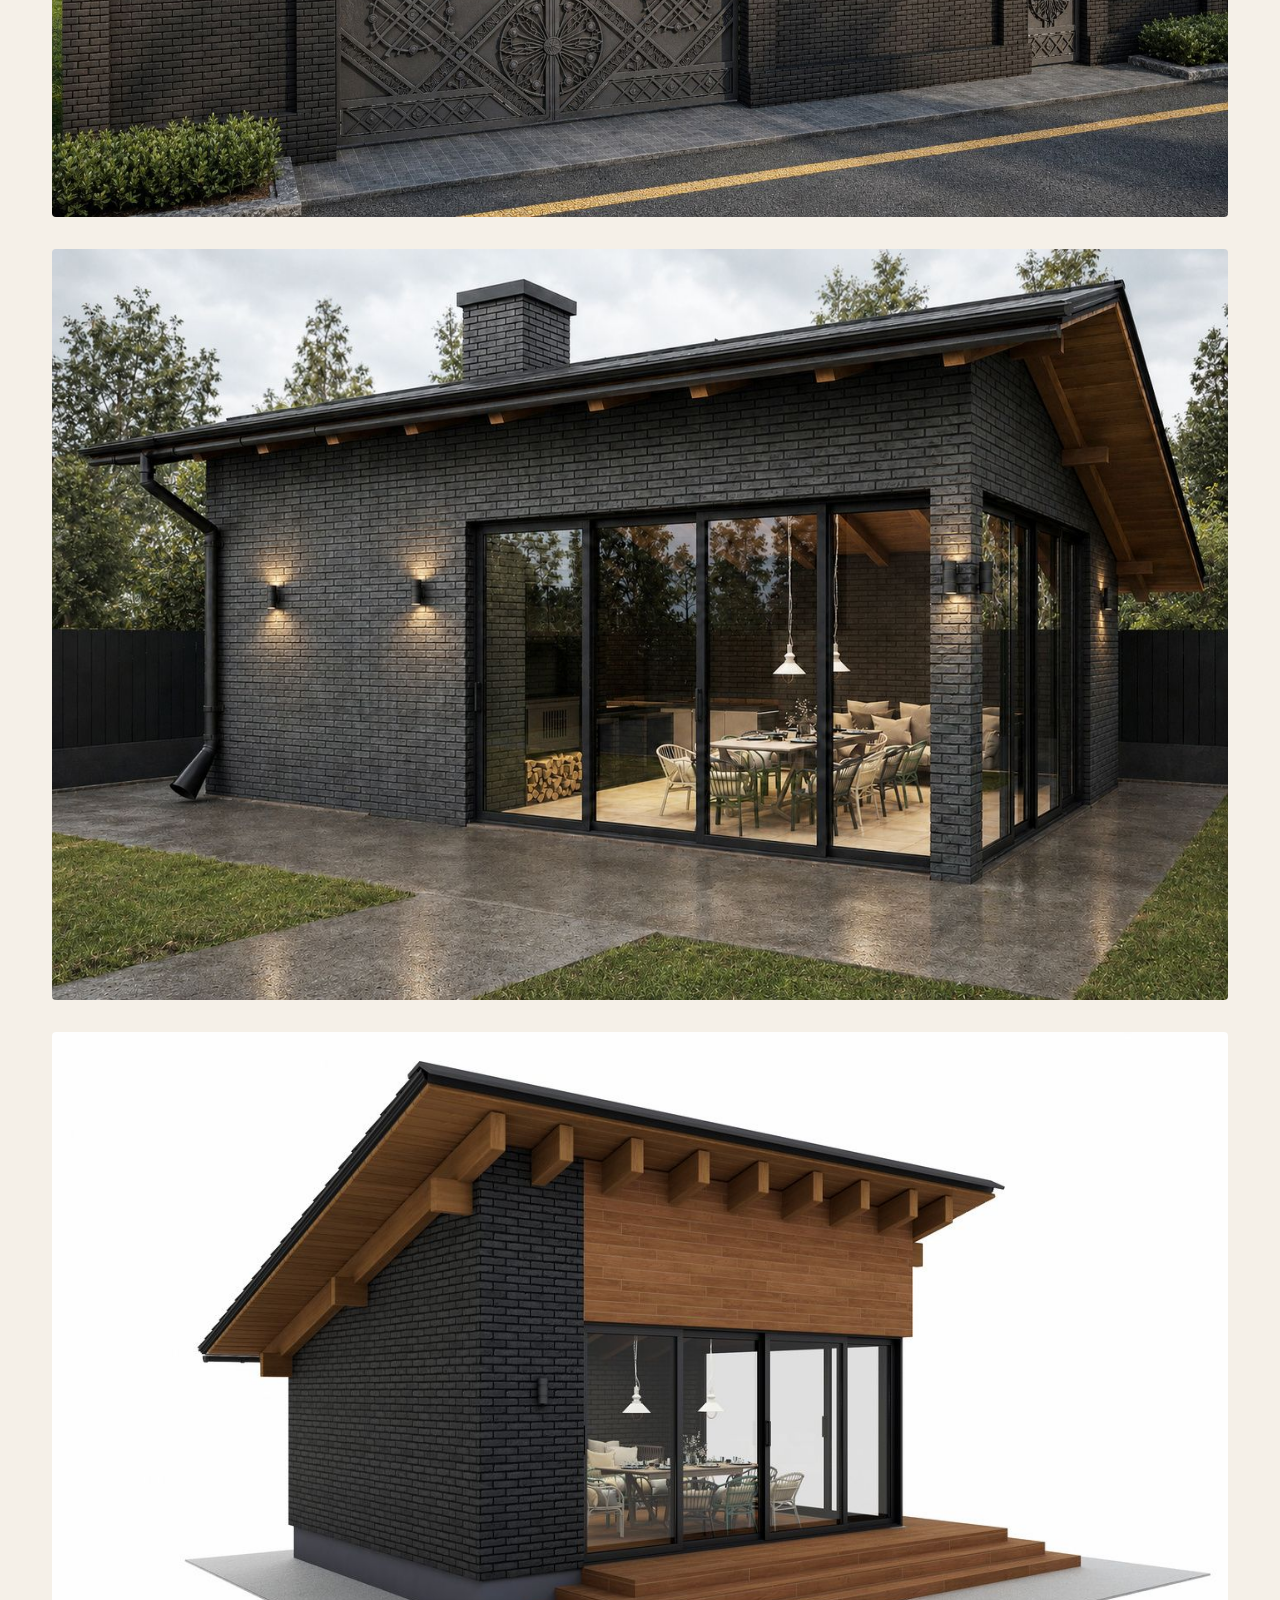
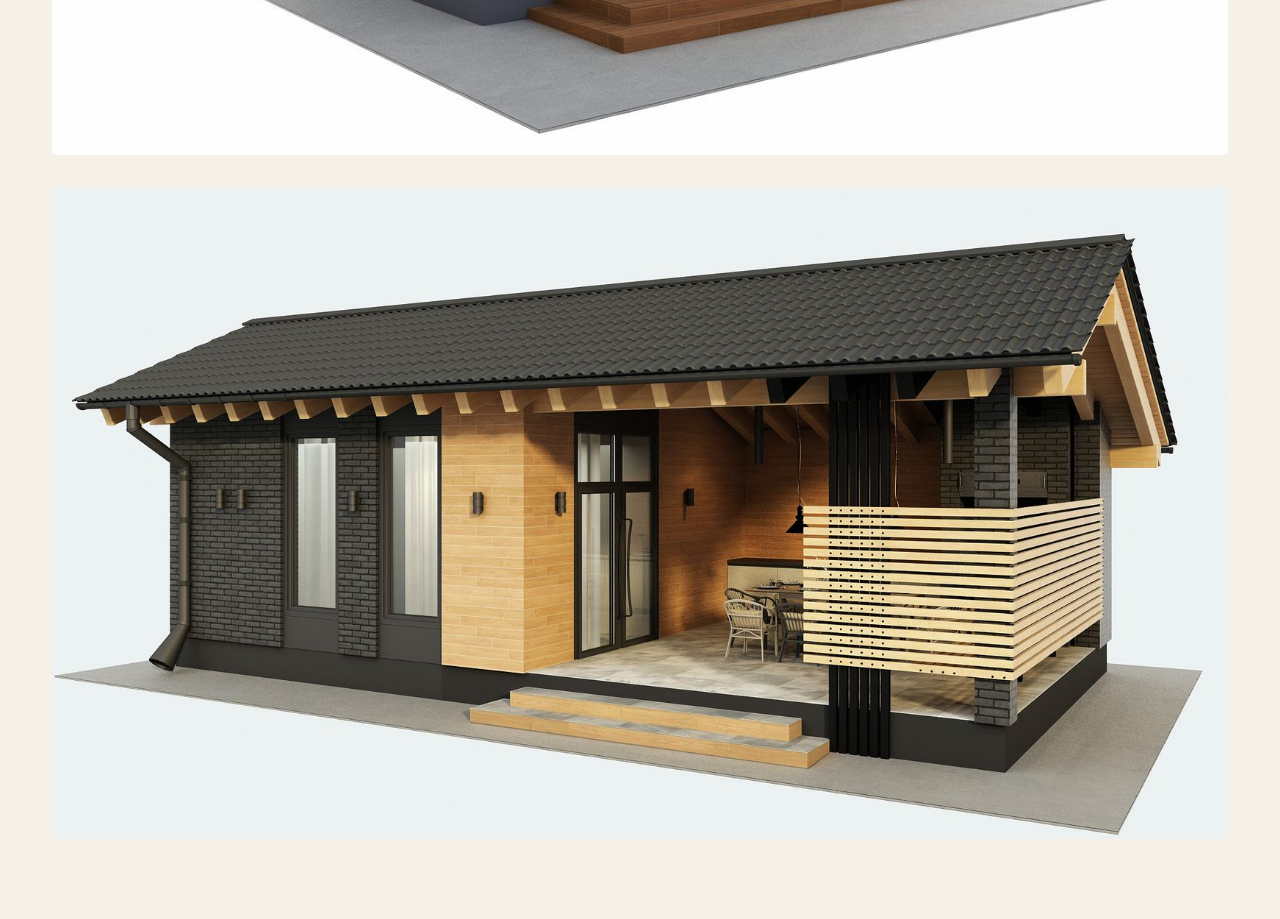
==== commit a0c8ae4d: "sensor update" ====
--- a/project.html
+++ b/project.html
@@ -55,21 +55,15 @@
 
       <p class="project-description" id="project-description"></p>
 
-      <div class="carousel" id="project-carousel">
-        <div class="carousel-track-container">
-          <div class="carousel-track" id="project-gallery">
-          </div>
-        </div>
-        <button class="carousel-btn btn-prev" aria-label="Предыдущий слайд">‹</button>
-        <button class="carousel-btn btn-next" aria-label="Следующий слайд">›</button>
-        <div class="carousel-dots" id="carousel-dots"></div>
-      </div>
+      <div class="project-gallery" id="project-gallery"></div>
     </div>
   </section>
+
   <div class="lightbox" id="lightbox">
     <span class="lightbox-close" id="lightbox-close">&times;</span>
     <img class="lightbox-content" id="lightbox-img" alt="Увеличенное фото">
   </div>
+
   <script src="js/i18n.js"></script>
   <script src="js/project.js"></script>
 </body>
--- a/css/styles.css
+++ b/css/styles.css
@@ -1,4 +1,5 @@
 @import url('https://fonts.googleapis.com/css2?family=Philosopher:ital,wght@0,400;0,700;1,400;1,700&family=Stack+Sans+Headline:wght@200..700&display=swap');
+
 :root {
   --bg: #F5F0E8;
   --bg-deep: #23201B;
@@ -66,8 +67,6 @@
   gap: 10px;
 }
 
-/* ===== Header ===== */
-
 .site-header {
   position: sticky;
   top: 0;
@@ -83,7 +82,8 @@
   justify-content: space-between;
   height: 76px;
 }
-.logo{
+
+.logo {
   display: flex;
   align-items: center;
   justify-content: space-between;
@@ -91,7 +91,7 @@
   font-weight: 700;
 }
 
-.logo img{
+.logo img {
   height: 40px;
 }
 
@@ -130,7 +130,8 @@
   opacity: 1 !important;
   border: 1px solid #B98A63;
 }
-.nav-cta:hover{
+
+.nav-cta:hover {
   border: 1px solid #B98A63;
   background-color: rgba(245, 240, 232, 0);
   transition: 200ms;
@@ -161,7 +162,7 @@
   color: var(--text-inverse);
 }
 
-.lang-switch button:hover{
+.lang-switch button:hover {
   border: 1px solid #B98A63;
   transition: 200ms;
 }
@@ -173,7 +174,6 @@
   cursor: pointer;
 }
 
-/* ===== Hero ===== */
 .hero {
   position: relative;
   min-height: 92vh;
@@ -258,11 +258,6 @@
   transition: 200ms;
 }
 
-.btn:hover {
-  background-color: red;
-  transition: 200ms;
-}
-
 .btn-primary {
   background: var(--clay);
   color: #241a10;
@@ -297,7 +292,6 @@
   background: #4C5A48;
 }
 
-/* ===== Section generic ===== */
 section {
   padding: 120px 0;
 }
@@ -322,7 +316,6 @@
   max-width: 520px;
 }
 
-/* ===== About ===== */
 .about {
   background: var(--surface);
 }
@@ -418,7 +411,6 @@
   color: var(--text-muted);
 }
 
-/* ===== Portfolio ===== */
 .portfolio-header {
   display: flex;
   justify-content: space-between;
@@ -457,39 +449,90 @@
 .project-grid {
   display: grid;
   grid-template-columns: repeat(3, 1fr);
-  gap: 28px;
+  gap: 32px;
 }
 
 .project-card {
-  display: block;
-  position: relative;
+  display: flex;
+  flex-direction: column;
   background: var(--surface);
   overflow: hidden;
   border-radius: var(--radius-lg);
-  transition: 200ms;
   border: 1px solid var(--surface);
-}
-
-.project-card .thumb {
+  transition: transform 0.2s ease, border-color 0.2s ease;
+}
+
+.project-card:hover {
+  border-color: var(--clay-deep);
+}
+
+.thumb-carousel-wrapper {
+  position: relative;
+  width: 100%;
+}
+
+.thumb-carousel {
+  position: relative;
   aspect-ratio: 4/3;
-  overflow: hidden;
-}
-
-.project-card img {
+  overflow-x: auto;
+  overflow-y: hidden;
+  scroll-snap-type: x mandatory;
+  scroll-behavior: smooth;
+  -webkit-overflow-scrolling: touch;
+  scrollbar-width: none;
+  cursor: grab;
+  user-select: none;
+}
+
+.thumb-carousel::-webkit-scrollbar {
+  display: none;
+}
+
+.thumb-carousel.dragging {
+  cursor: grabbing;
+  scroll-snap-type: none;
+  scroll-behavior: auto;
+}
+
+.thumb-track {
+  display: flex;
+  height: 100%;
+}
+
+.thumb-track img {
+  flex: 0 0 100%;
   width: 100%;
   height: 100%;
   object-fit: cover;
-  transition: transform .5s ease;
-}
-
-.project-card:hover {
-  transform: scale(1.02);
-  transition: 200ms;
-  border: 1px solid var(--clay-deep);
+  scroll-snap-align: start;
+  user-select: none;
+  -webkit-user-drag: none;
+  pointer-events: none;
+}
+
+.thumb-scrollbar {
+  height: 3px;
+  width: 100%;
+  background: rgba(0, 0, 0, 0.08);
+  position: relative;
+  overflow: hidden;
+}
+
+.thumb-scrollbar-thumb {
+  height: 100%;
+  background: var(--clay);
+  width: 30%;
+  position: absolute;
+  top: 0;
+  left: 0;
+  border-radius: 2px;
+  transition: transform 0.1s ease-out;
 }
 
 .project-card .card-body {
+  display: block;
   padding: 20px 22px 26px;
+  cursor: pointer;
 }
 
 .card-cat {
@@ -514,50 +557,45 @@
   color: var(--text-muted);
 }
 
-.project-card[hidden] {
-  display: none;
-}
-
-/* ===== Process ===== */
-
-.process{
+.process {
   width: 100%;
   min-height: auto;
   background-color: var(--surface);
 }
-.process-list{
+
+.process-list {
   width: 100%;
   display: flex;
   justify-content: space-between;
   align-items: stretch;
   gap: 20px;
 }
-.process-item{
+
+.process-item {
   flex: 1;
   background-color: var(--bg);
   border-radius: var(--radius);
   padding: 24px 20px;
   border: 1px solid var(--bg);
-  transition: transform 200ms ease, border-color 200ms ease, box-shadow 200ms ease;
+  transition: transform 200ms ease, border-color 200ms ease;
   display: flex;
   flex-direction: column;
 }
-.process-item:hover{
+
+.process-item:hover {
   border: 1px solid var(--clay-deep);
-  transform: scale(1.05);
-  transition: 200ms;
-}
-.process-content{
+  transform: scale(1.03);
+}
+
+.process-content {
   width: 100%;
   height: 60%;
   display: flex;
   flex-direction: column;
   justify-content: space-around;
 }
-/* ===== Contact ===== */
-
-
-.contact-info{
+
+.contact-info {
   display: flex;
   flex-direction: column;
   align-items: center;
@@ -583,7 +621,6 @@
   font-size: 16px;
 }
 
-/* ===== Project detail page ===== */
 .project-hero {
   position: relative;
   height: 64vh;
@@ -671,106 +708,17 @@
 }
 
 .project-gallery {
-  display: grid;
-  grid-template-columns: 1fr;
-  gap: 20px;
+  display: flex;
+  flex-direction: column;
+  gap: 32px;
 }
 
 .project-gallery img {
+  width: 100%;
+  height: auto;
   border-radius: var(--radius-lg);
-  width: 100%;
-}
-
-/* ===== Carousel ===== */
-
-.carousel {
-  position: relative;
-  width: 100%;
-  max-width: 1000px;
-  margin: 0 auto 56px;
-  overflow: hidden;
-  border-radius: var(--radius-lg);
-  box-shadow: 0 10px 30px rgba(0, 0, 0, 0.08);
-}
-
-.carousel-track-container {
-  overflow: hidden;
-  width: 100%;
-  border-radius: var(--radius-lg);
-}
-
-.carousel-track {
-  display: flex;
-  transition: transform 0.4s cubic-bezier(0.25, 1, 0.5, 1);
-  will-change: transform;
-}
-
-.carousel-track img {
-  min-width: 100%;
-  height: 550px;
+  cursor: pointer;
   object-fit: cover;
-  flex-shrink: 0;
-  border-radius: var(--radius-lg);
-}
-
-.carousel-btn {
-  position: absolute;
-  top: 50%;
-  transform: translateY(-50%);
-  background: rgba(35, 32, 27, 0.6);
-  color: var(--text-inverse);
-  border: 1px solid rgba(245, 240, 232, 0.2);
-  width: 48px;
-  height: 48px;
-  border-radius: 50%;
-  font-size: 24px;
-  cursor: pointer;
-  z-index: 10;
-  display: flex;
-  align-items: center;
-  justify-content: center;
-  transition: background 0.2s, transform 0.2s;
-  backdrop-filter: blur(4px);
-}
-
-.carousel-btn:hover {
-  background: var(--clay);
-  border-color: var(--clay);
-  transform: translateY(-50%) scale(1.08);
-}
-
-.carousel-btn.btn-prev {
-  left: 16px;
-}
-
-.carousel-btn.btn-next {
-  right: 16px;
-}
-
-.carousel-dots {
-  position: absolute;
-  bottom: 16px;
-  left: 50%;
-  transform: translateX(-50%);
-  display: flex;
-  gap: 8px;
-  z-index: 10;
-}
-
-.carousel-dot {
-  width: 10px;
-  height: 10px;
-  border-radius: 50%;
-  background: rgba(245, 240, 232, 0.4);
-  border: none;
-  cursor: pointer;
-  padding: 0;
-  transition: background 0.2s, transform 0.2s;
-}
-
-.carousel-dot.active {
-  background: var(--clay);
-  transform: scale(1.3);
 }
 
 .lightbox {
@@ -814,10 +762,6 @@
   color: var(--clay);
 }
 
-.carousel-track img {
-  cursor: pointer;
-}
-
 @keyframes zoomIn {
   from {
     transform: scale(0.9);
@@ -829,33 +773,14 @@
   }
 }
 
-@media (max-width: 768px) {
-  .carousel-track img {
-    height: 380px;
-  }
-  
-  .carousel-btn {
-    width: 38px;
-    height: 38px;
-    font-size: 18px;
-  }
-}
-
-@media (max-width: 480px) {
-  .carousel-track img {
-    height: 260px;
-  }
-}
-
 @media(max-width:960px) {
+  .project-grid {
+    grid-template-columns: repeat(2, 1fr);
+  }
 
   .about-grid,
   .contact-grid {
     grid-template-columns: 1fr;
-  }
-
-  .project-grid {
-    grid-template-columns: repeat(2, 1fr);
   }
 
   nav.main-nav {
@@ -879,6 +804,7 @@
   .nav-toggle {
     display: block;
   }
+
   .process-list {
     flex-direction: column;
     gap: 16px;
@@ -888,22 +814,15 @@
     width: 100%;
     padding: 20px 24px;
   }
-
-  .process-item:hover {
-    transform: none;
-  }
-  .stat-row{
-    gap: 10px;
-  }
 }
 
 @media(max-width:640px) {
+  .project-grid {
+    grid-template-columns: 1fr;
+  }
+
   section {
     padding: 80px 0;
-  }
-
-  .project-grid {
-    grid-template-columns: 1fr;
   }
 
   .project-meta-row {
@@ -914,22 +833,4 @@
   .wrap {
     padding: 0 20px;
   }
-  @media (max-width: 768px) {
-  .process-item {
-    grid-template-columns: 1fr;
-    gap: 16px;
-    padding: 28px 12px;
-  }
-
-  .process-num-wrap {
-    flex-direction: row;
-    align-items: baseline;
-    gap: 12px;
-  }
-
-  .process-item:hover {
-    transform: none;
-  }
-}
-
 }
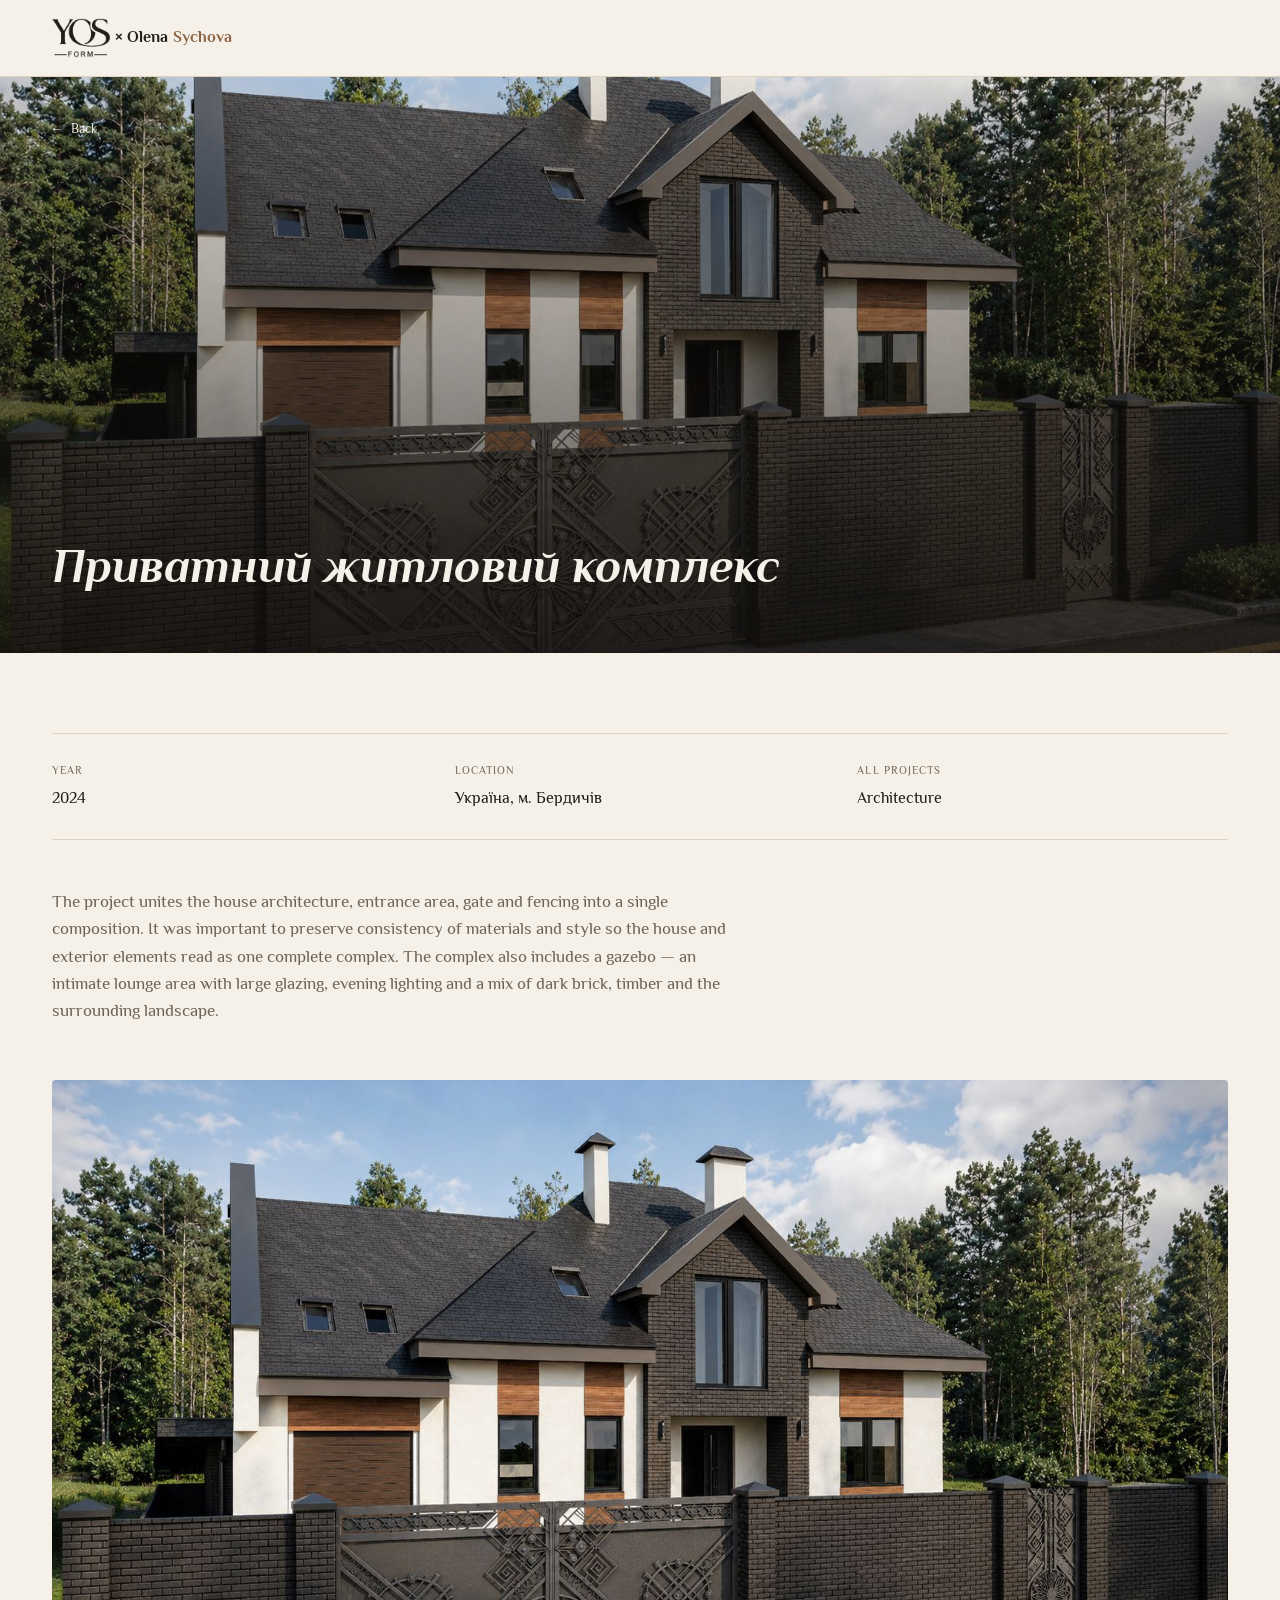
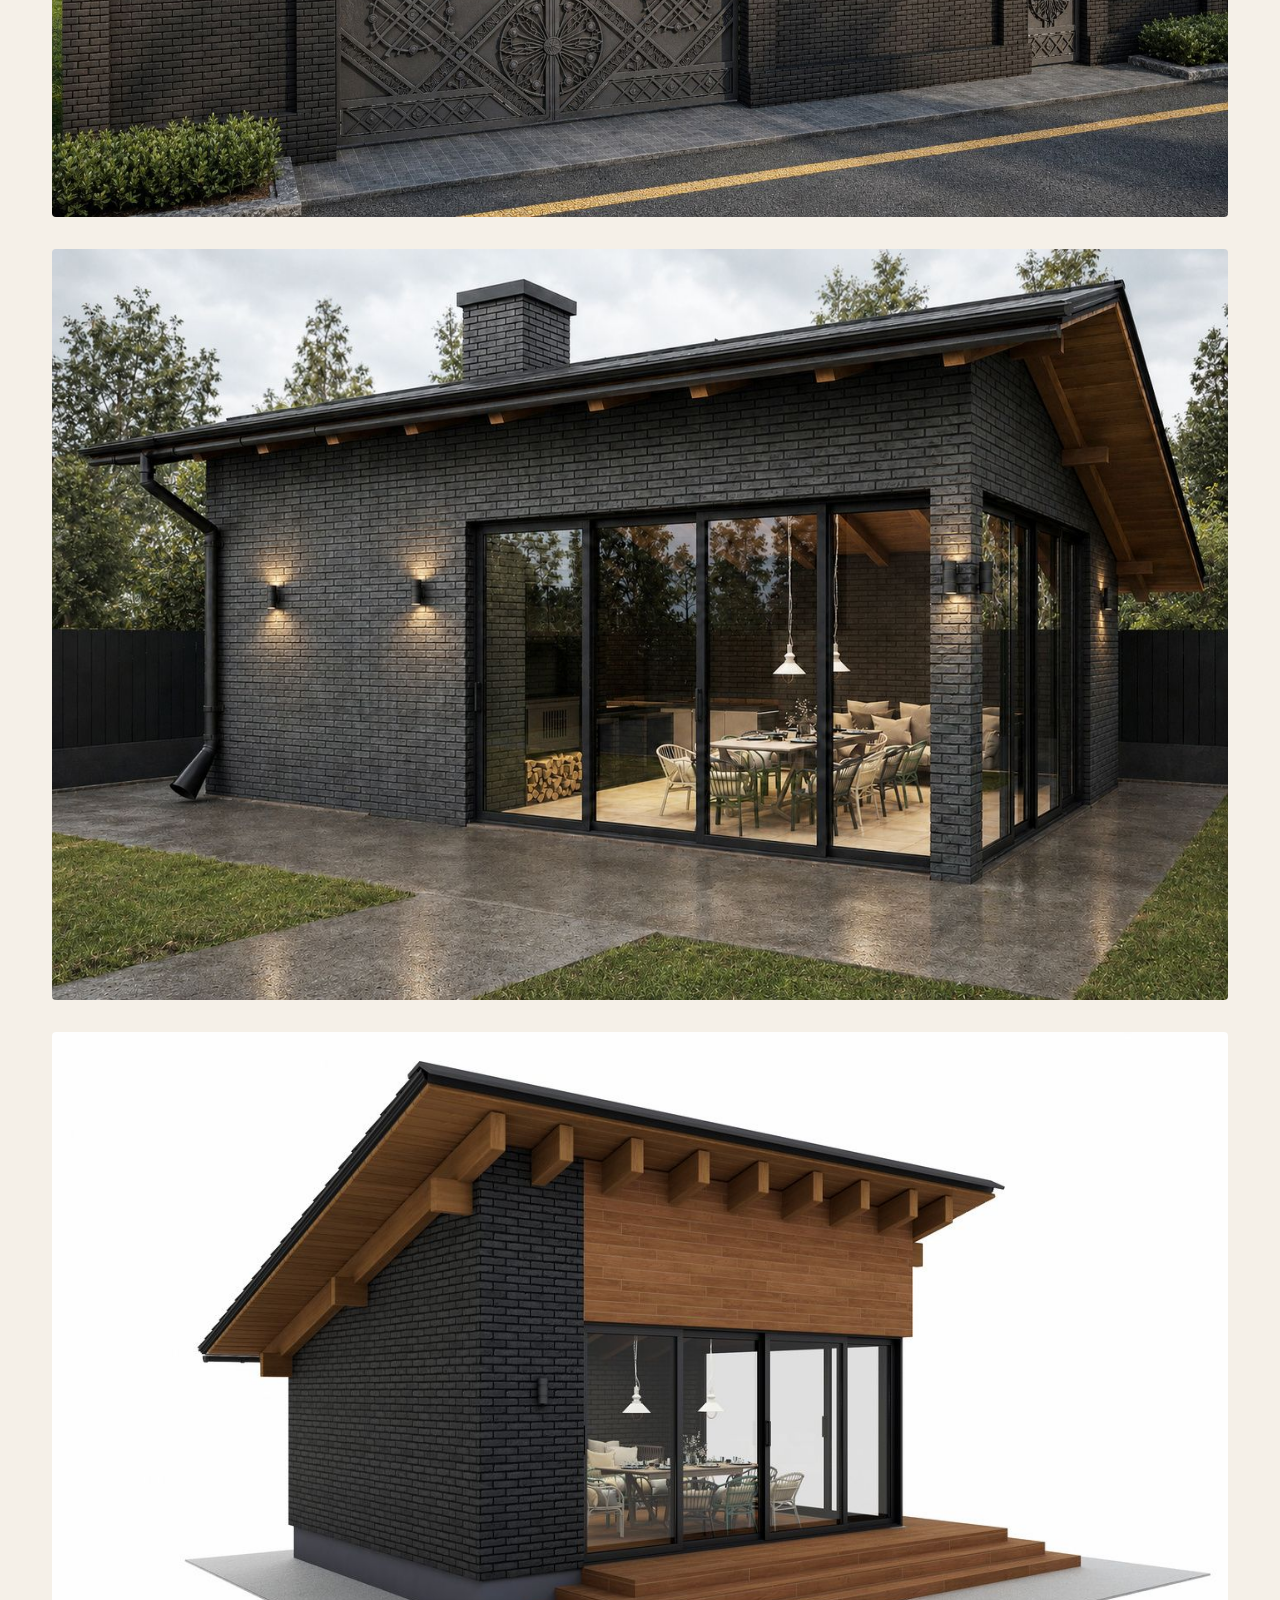
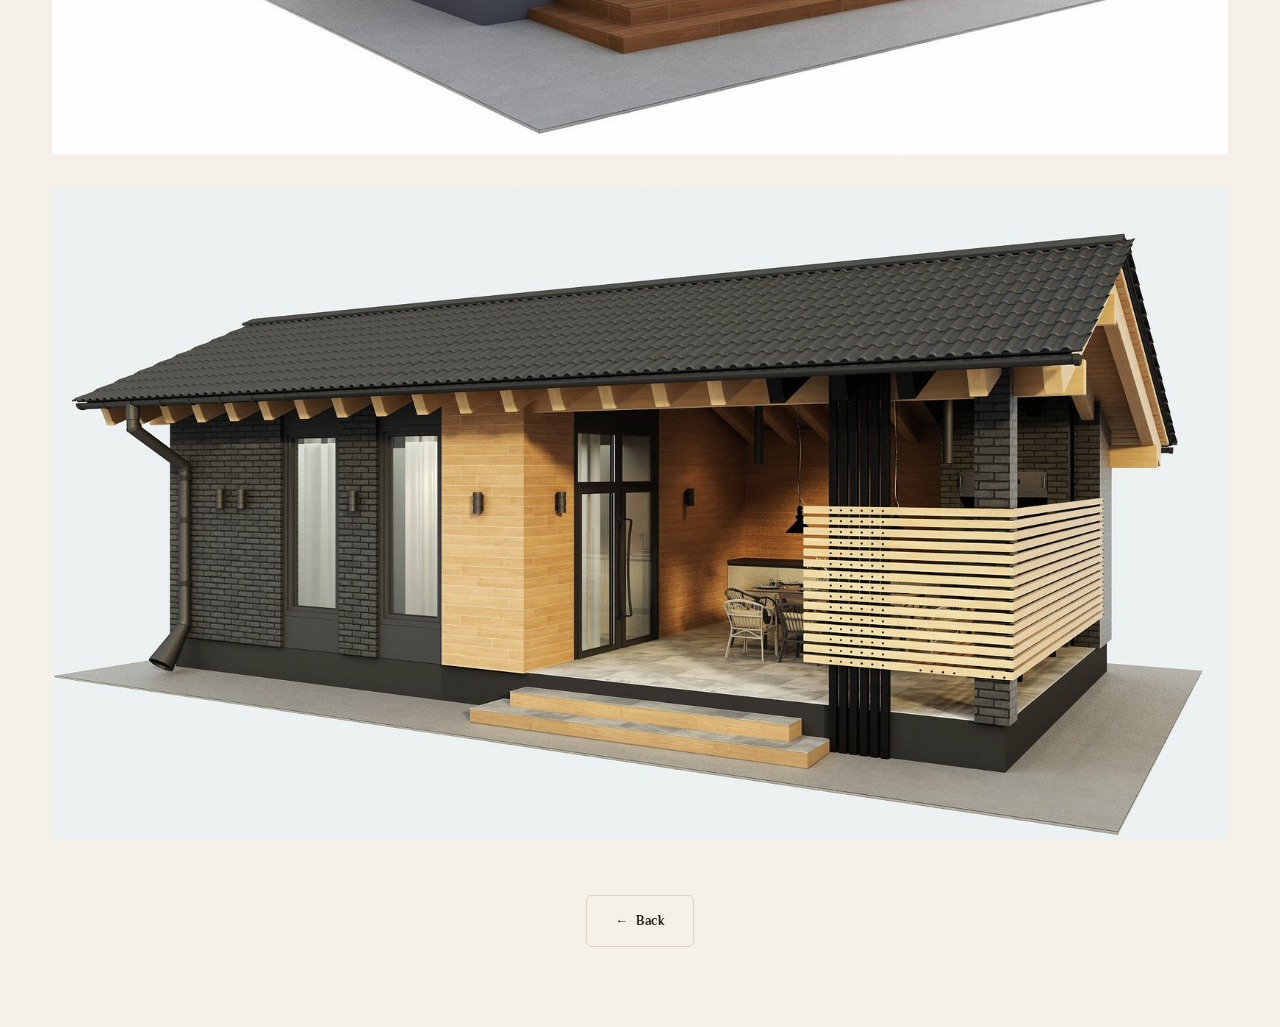
==== commit 0fa39ded: "fix and update" ====
--- a/project.html
+++ b/project.html
@@ -13,25 +13,17 @@
   <header class="site-header">
     <div class="wrap">
       <a href="index.html" class="logo"><img src="assets/img/Logo.png" alt="YOS"> × Olena <span>Sychova</span></a>
-      <nav class="main-nav">
-        <a href="index.html#about" data-i18n="nav.about">Про мене</a>
-        <a href="index.html#portfolio" data-i18n="nav.portfolio">Портфоліо</a>
-        <a href="index.html#process" data-i18n="nav.process">Процес роботи</a>
-        <a href="index.html#contact" data-i18n="nav.contact">Контакти</a>
-        <a href="index.html#contact" class="nav-cta" data-i18n="nav.cta">Обговорити проєкт</a>
-        <div class="lang-switch">
-          <button data-lang="uk">🇺🇦</button>
-          <button data-lang="en">🇬🇧</button>
-        </div>
-      </nav>
-      <button class="nav-toggle" aria-label="Menu">☰</button>
     </div>
   </header>
 
   <section class="project-hero">
     <img id="project-cover" src="" alt="">
+
+    <a href="index.html#portfolio" class="back-link project-back-btn">
+      ← <span data-i18n="project.back">Усі проєкти</span>
+    </a>
+
     <div class="wrap">
-      <a href="index.html#portfolio" class="back-link">← <span data-i18n="project.back">Усі проєкти</span></a>
       <h1 class="project-title" id="project-title"></h1>
     </div>
   </section>
@@ -56,12 +48,19 @@
       <p class="project-description" id="project-description"></p>
 
       <div class="project-gallery" id="project-gallery"></div>
+
+      <div class="project-footer-actions">
+        <a href="index.html#portfolio" class="btn btn-outline project-back-btn"
+          style="color: var(--text); border-color: var(--surface-line);">
+          ← <span data-i18n="project.back">Повернутися до портфоліо</span>
+        </a>
+      </div>
     </div>
   </section>
 
   <div class="lightbox" id="lightbox">
     <span class="lightbox-close" id="lightbox-close">&times;</span>
-    <img class="lightbox-content" id="lightbox-img" alt="Увеличенное фото">
+    <img class="lightbox-content" id="lightbox-img" src="" alt="">
   </div>
 
   <script src="js/i18n.js"></script>
--- a/css/styles.css
+++ b/css/styles.css
@@ -337,7 +337,7 @@
 
 .about-media img {
   border-radius: var(--radius-lg);
-  height: 50%;
+  height: 70%;
   object-fit: cover;
 }
 
@@ -510,6 +510,46 @@
   pointer-events: none;
 }
 
+.carousel-arrow {
+  position: absolute;
+  top: 50%;
+  transform: translateY(-50%);
+  z-index: 10;
+  width: 34px;
+  height: 34px;
+  background: rgba(245, 240, 232, 0.85);
+  color: var(--text);
+  border: 1px solid var(--surface-line);
+  border-radius: 50%;
+  display: flex;
+  align-items: center;
+  justify-content: center;
+  font-size: 20px;
+  line-height: 1;
+  cursor: pointer;
+  opacity: 0;
+  transition: opacity 0.25s ease, background-color 0.2s ease, transform 0.2s ease;
+  user-select: none;
+}
+
+.carousel-arrow.prev {
+  left: 10px;
+}
+
+.carousel-arrow.next {
+  right: 10px;
+}
+
+.thumb-carousel-wrapper:hover .carousel-arrow {
+  opacity: 1;
+}
+
+.carousel-arrow:hover {
+  background: #ffffff;
+  color: var(--clay-deep);
+  transform: translateY(-50%) scale(1.1);
+}
+
 .thumb-scrollbar {
   height: 3px;
   width: 100%;
@@ -628,13 +668,25 @@
   overflow: hidden;
 }
 
-.project-hero img {
+.project-hero .back-link {
   position: absolute;
-  inset: 0;
-  width: 100%;
-  height: 100%;
-  object-fit: cover;
-}
+  top: 32px;
+  left: 32px;
+  z-index: 10;
+  font-family: var(--font-sans);
+  font-size: 13px;
+  display: inline-flex;
+  align-items: center;
+  gap: 8px;
+  color: var(--text-inverse);
+  padding: 10px 18px;
+  transition: all 0.2s ease;
+}
+
+.project-hero .back-link:hover {
+  transform: translateY(-2px);
+}
+
 
 .project-hero .wrap {
   position: absolute;
@@ -645,6 +697,14 @@
   color: var(--text-inverse);
 }
 
+.project-hero img {
+  position: absolute;
+  inset: 0;
+  width: 100%;
+  height: 100%;
+  object-fit: cover;
+}
+
 .project-hero::after {
   content: "";
   position: absolute;
@@ -652,16 +712,10 @@
   background: linear-gradient(0deg, rgba(20, 17, 13, 0.78), rgba(20, 17, 13, 0.05));
 }
 
-.back-link {
-  position: relative;
-  z-index: 2;
-  font-family: var(--font-sans);
-  font-size: 13px;
-  display: inline-flex;
-  align-items: center;
-  gap: 8px;
-  color: var(--text-inverse);
-  opacity: .85;
+.project-footer-actions {
+  margin-top: 56px;
+  display: flex;
+  justify-content: center;
 }
 
 .project-title {
@@ -670,7 +724,7 @@
   font-family: var(--font-display);
   font-style: italic;
   font-size: clamp(28px, 4vw, 48px);
-  margin-top: 14px;
+  margin-top: 0;
 }
 
 .project-body {
@@ -773,7 +827,7 @@
   }
 }
 
-@media(max-width:960px) {
+@media(max-width: 960px) {
   .project-grid {
     grid-template-columns: repeat(2, 1fr);
   }
@@ -781,6 +835,11 @@
   .about-grid,
   .contact-grid {
     grid-template-columns: 1fr;
+  }
+
+  .about-media img {
+    width: 85%;
+    height: 85%;
   }
 
   nav.main-nav {
@@ -797,6 +856,11 @@
     gap: 20px;
   }
 
+  .stat-row {
+    flex-direction: column;
+    text-align: center;
+  }
+
   nav.main-nav.open {
     display: flex;
   }
@@ -814,9 +878,13 @@
     width: 100%;
     padding: 20px 24px;
   }
-}
-
-@media(max-width:640px) {
+
+  .carousel-arrow {
+    opacity: 0.8;
+  }
+}
+
+@media(max-width: 640px) {
   .project-grid {
     grid-template-columns: 1fr;
   }
